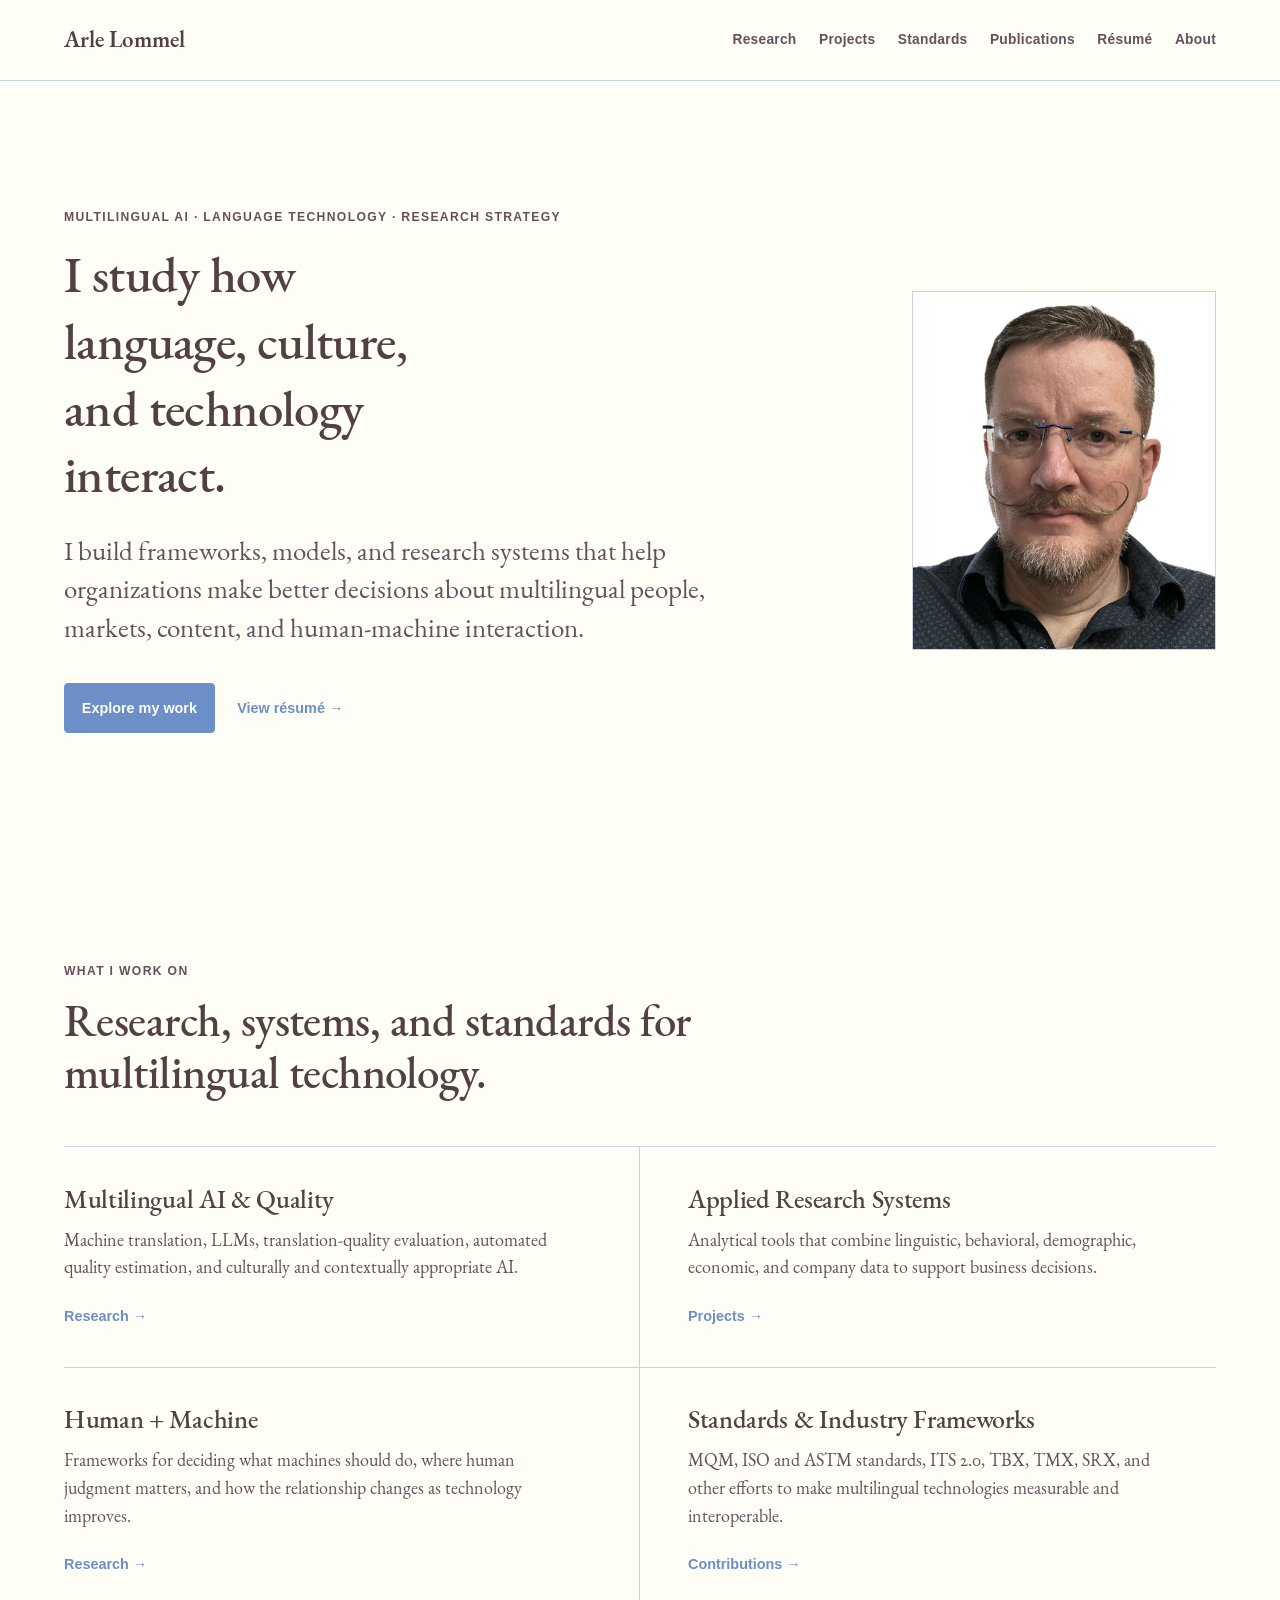
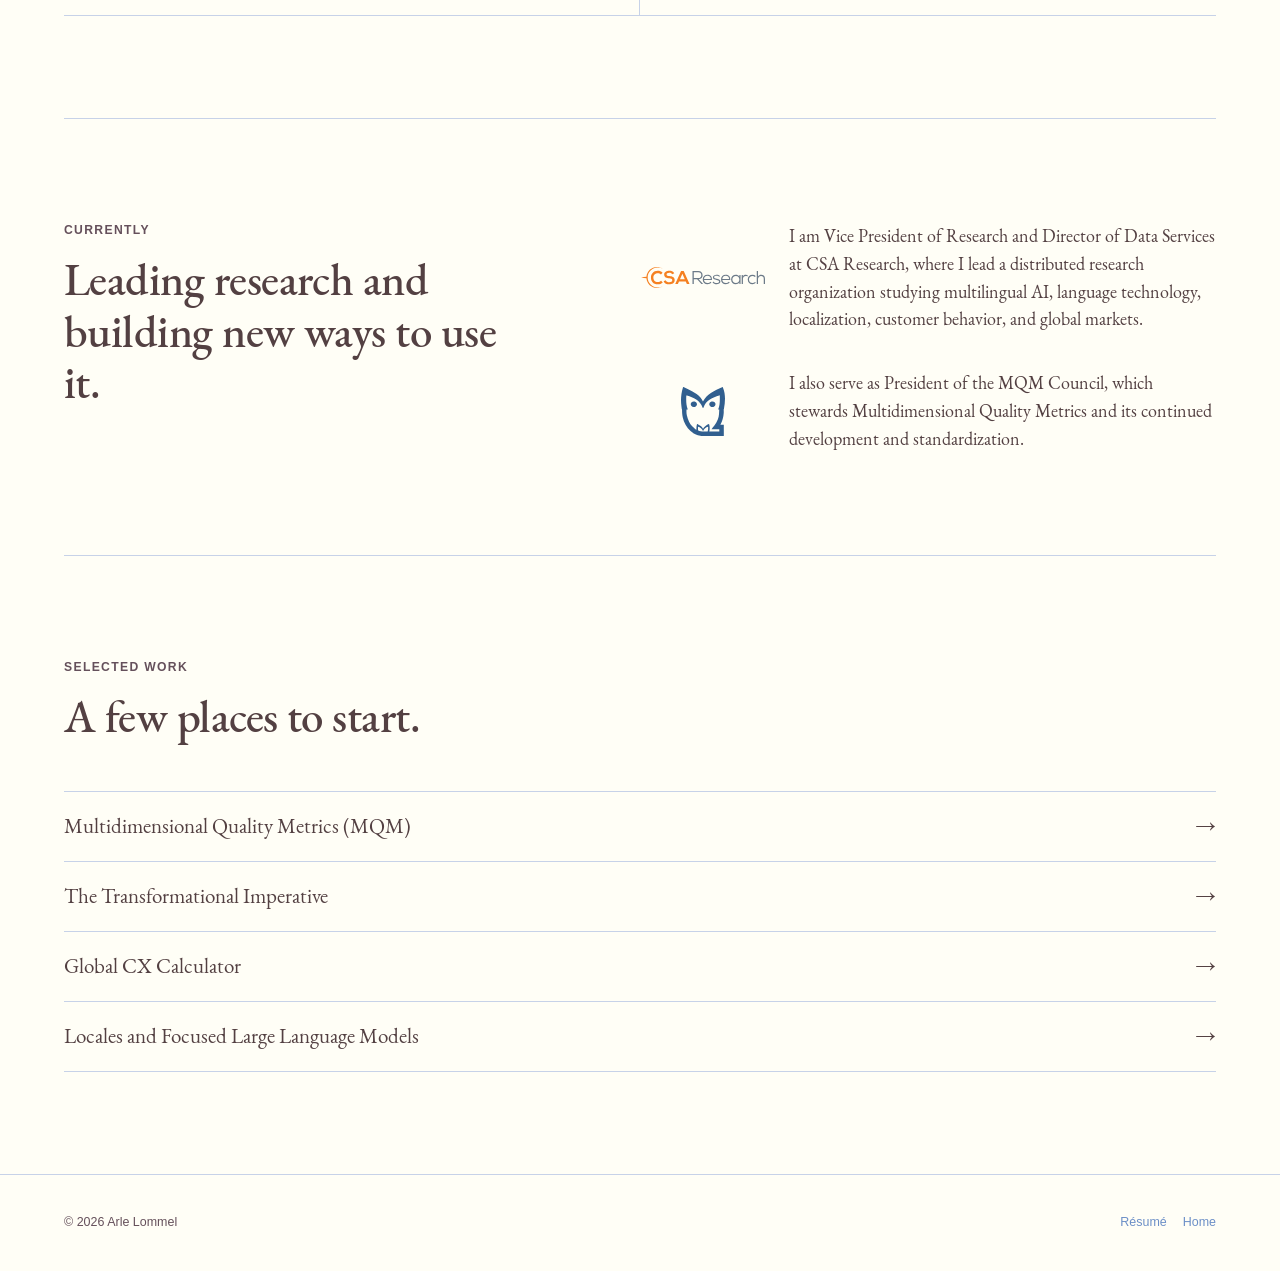
==== index.html @ e1c7900c "new fonts and updated calls" ====
<!doctype html>
<html lang="en">
<head>
	<meta charset="utf-8">
	<meta name="viewport" content="width=device-width, initial-scale=1">
	<meta name="description" content="Arle Lommel &mdash; multilingual AI, localization, language technology, and research strategy.">
	<title>Arle Lommel | Multilingual AI, Localization, and Research Strategy</title>
	<link rel="stylesheet" href="assets/css/style.css">
</head>
<body>
<div id="site-header"></div>
<main>
	<section class="hero shell">
		<div class="hero-copy">
			<p class="eyebrow">
				Multilingual AI · Language Technology · Research Strategy
			</p>
			<h1>
				I study how language, culture, and technology interact.
			</h1>
			<p class="lede">
				I build frameworks, models, and research systems that help organizations make better decisions about multilingual people, markets, content, and human-machine interaction.
			</p>
			<div class="hero-actions">
				<a class="button button-primary" href="research.html">Explore my work</a> <a class="text-link" href="/resume">View résumé <span aria-hidden="true">→</span></a>
			</div>
		</div>
		<div class="hero-image">
			<img src="assets/images/arle-headshot-small.webp" alt="Arle Lommel headshot" />
		</div>
	</section>
	<section class="section shell">
		<div class="section-heading">
			<p class="eyebrow">
				What I work on
			</p>
			<h2>
				Research, systems, and standards for multilingual technology.
			</h2>
		</div>
		<div class="work-grid">
			<article class="work-item">
				<h3>
					Multilingual AI &amp; Quality
				</h3>
				<p>
					Machine translation, LLMs, translation-quality evaluation, automated quality estimation, and culturally and contextually appropriate AI.
				</p>
				<a class="text-link" href="research.html">Research <span aria-hidden="true">→</span></a>
			</article>
			<article class="work-item">
				<h3>
					Applied Research Systems
				</h3>
				<p>
					Analytical tools that combine linguistic, behavioral, demographic, economic, and company data to support business decisions.
				</p>
				<a class="text-link" href="projects.html">Projects <span aria-hidden="true">→</span></a>
			</article>
			<article class="work-item">
				<h3>
					Human + Machine
				</h3>
				<p>
					Frameworks for deciding what machines should do, where human judgment matters, and how the relationship changes as technology improves.
				</p>
				<a class="text-link" href="research.html">Research <span aria-hidden="true">→</span></a>
			</article>
			<article class="work-item">
				<h3>
					Standards &amp; Industry Frameworks
				</h3>
				<p>
					MQM, ISO and ASTM standards, ITS 2.0, TBX, TMX, SRX, and other efforts to make multilingual technologies measurable and interoperable.
				</p>
				<a class="text-link" href="contributions.html">Contributions <span aria-hidden="true">→</span></a>
			</article>
		</div>
	</section>
	<section class="section section-rule shell">
		<div class="two-column">
			<div>
				<p class="eyebrow">
					Currently
				</p>
				<h2>
					Leading research and building new ways to use it.
				</h2>
			</div>
			<div class="prose">
				<div class="current-role">
					<div class="role-logo-wrap">
						<a href="https://csa-research.com/" aria-label="CSA Research website"> <img class="role-logo-img csa-logo" src="assets/images/CSA-logo.svg" alt=""> </a>
					</div>
					<p>
						I am Vice President of Research and Director of Data Services at CSA Research, where I lead a distributed research organization studying multilingual AI, language technology, localization, customer behavior, and global markets.
					</p>
				</div>
				<div class="current-role">
					<div class="role-logo-wrap">
						<a href="https://themqm.org/" aria-label="MQM Council website"> <img class="role-logo-img mqm-logo" src="assets/images/MQM-logo-no-text.svg" alt=""> </a>
					</div>
					<p>
						I also serve as President of the MQM Council, which stewards Multidimensional Quality Metrics and its continued development and standardization.
					</p>
				</div>
			</div>
		</div>
	</section>
	<section class="section section-rule shell">
		<div class="section-heading">
			<p class="eyebrow">
				Selected work
			</p>
			<h2>
				A few places to start.
			</h2>
		</div>
		<div class="selected-list">
			<a href="contributions.html"> <span>Multidimensional Quality Metrics (MQM)</span> <span aria-hidden="true">→</span> </a> <a href="research.html"> <span>The Transformational Imperative</span> <span aria-hidden="true">→</span> </a> <a href="projects.html"> <span>Global CX Calculator</span> <span aria-hidden="true">→</span> </a> <a href="research.html"> <span>Locales and Focused Large Language Models</span> <span aria-hidden="true">→</span> </a>
		</div>
	</section>
</main>
<div id="site-footer"></div>
<script>
	document.getElementById("year").textContent = new Date().getFullYear();
</script>
<script src="/assets/js/includes.js"></script>
</body>
</html>
---- assets/css/style.css ----
@font-face {
	font-family: "EB Garamond";
	src: url("/assets/web-fonts/eb-garamond-regular.woff") format("woff");
	font-style: normal;
	font-weight: 400;
	font-display: swap;
}

@font-face {
	font-family: "EB Garamond";
	src: url("/assets/web-fonts/eb-garamond-italic.woff") format("woff");
	font-style: italic;
	font-weight: 400;
	font-display: swap;
}

@font-face {
	font-family: "EB Garamond";
	src: url("/assets/web-fonts/eb-garamond-medium.woff") format("woff");
	font-style: normal;
	font-weight: 500;
	font-display: swap;
}

@font-face {
	font-family: "EB Garamond";
	src: url("/assets/web-fonts/eb-garamond-medium-italic.woff") format("woff");
	font-style: italic;
	font-weight: 500;
	font-display: swap;
}

@font-face {
	font-family: "EB Garamond";
	src: url("/assets/web-fonts/eb-garamond-semibold.woff") format("woff");
	font-style: normal;
	font-weight: 600;
	font-display: swap;
}

@font-face {
	font-family: "EB Garamond";
	src: url("/assets/web-fonts/eb-garamond-semibold-italic.woff") format("woff");
	font-style: italic;
	font-weight: 600;
	font-display: swap;
}

@font-face {
	font-family: "EB Garamond";
	src: url("/assets/web-fonts/eb-garamond-bold.woff") format("woff");
	font-style: normal;
	font-weight: 700;
	font-display: swap;
}

@font-face {
	font-family: "EB Garamond";
	src: url("/assets/web-fonts/eb-garamond-bold-italic.woff") format("woff");
	font-style: italic;
	font-weight: 700;
	font-display: swap;
}

@font-face {
	font-family: "EB Garamond";
	src: url("/assets/web-fonts/eb-garamond-extrabold.woff") format("woff");
	font-style: normal;
	font-weight: 800;
	font-display: swap;
}

@font-face {
	font-family: "EB Garamond";
	src: url("/assets/web-fonts/eb-garamond-extrabold-italic.woff") format("woff");
	font-style: italic;
	font-weight: 800;
	font-display: swap;
}

:root {
	/* Design tokens: change these to alter the site's global visual system. */
	--background: #fffef6;
	--text-primary: #534042;
	--text-secondary: #65505b;
	--accent: #6c8fc7;
	--rule: #c7d2e8;

	/* Reusable borders. */
	--rule-standard: 1px solid var(--rule);
	--imgframe: var(--rule-standard);

	/* Type families. */
	--serif: "EB Garamond", Garamond, "Times New Roman", serif;
	--sans: -apple-system, BlinkMacSystemFont, "Segoe UI", Helvetica, Arial, sans-serif;

	/* Layout widths. */
	--shell: 72rem;	 /* Maximum width of main page content. */
	--measure: 44rem; /* Comfortable maximum width for long prose. */

	/* Small UI geometry. */
	--radius: 0.25rem;
}

/* --------------------------------------------------------------------------
	 Global reset and document defaults
	 -------------------------------------------------------------------------- */

*,
*::before,
*::after {
	box-sizing: border-box;
}

html {
	scroll-behavior: smooth;
}

body {
	margin: 0;
	background: var(--background);
	color: var(--text-primary);
	font-family: var(--serif);
	font-size: 1.125rem;
	line-height: 1.55;
	text-rendering: optimizeLegibility;
	-webkit-font-smoothing: antialiased;
	font-kerning: normal;
	font-variant-numeric: oldstyle-nums proportional-nums;
	font-feature-settings: "liga" 1, "kern" 1, "onum" 1, "pnum" 1;
}

img {
	max-width: 100%;
	height: auto;
	display: block;
}

a {
	color: var(--accent);
	text-decoration-thickness: 0.07em;
	text-underline-offset: 0.15em;
}

a:hover,
a:focus-visible {
	text-decoration-thickness: 0.11em;
}

/* Main centered content container used throughout the site. */
.shell {
	width: min(calc(100% - 2.5rem), var(--shell));
	margin-inline: auto;
}

/* --------------------------------------------------------------------------
	 Header and navigation
	 -------------------------------------------------------------------------- */

.site-header {
	border-bottom: var(--rule-standard);
}

.nav-wrap {
	min-height: 5rem;
	display: flex;
	align-items: center;
	justify-content: space-between;
	gap: 2rem;
}

.site-name {
	color: var(--text-primary);
	font-size: 1.45rem;
	font-weight: 600;
	text-decoration: none;
}

.site-nav {
	display: flex;
	flex-wrap: wrap;
	gap: 1.4rem;
	font-family: var(--sans);
	font-size: 0.86rem;
	font-weight: 600;
	letter-spacing: 0.02em;
}

.site-nav a {
	color: var(--text-secondary);
	text-decoration: none;
}

.site-nav a:hover,
.site-nav a:focus-visible {
	color: var(--accent);
}

/* --------------------------------------------------------------------------
	 Hero
	 -------------------------------------------------------------------------- */

.hero {
	display: grid;
	grid-template-columns: minmax(0, 1.8fr) minmax(14rem, 0.8fr);
	gap: clamp(3rem, 8vw, 7rem);
	align-items: center;
	padding-block: clamp(5rem, 10vw, 9rem);
}

.hero-copy {
	max-width: 49rem;
}

/* Small uppercase labels use the sans-serif companion face. */
.eyebrow {
	margin: 0 0 1rem;
	color: var(--text-secondary);
	font-family: var(--sans);
	font-size: 0.76rem;
	font-weight: 700;
	letter-spacing: 0.11em;
	line-height: 1.35;
	text-transform: uppercase;
}

h1,
h2,
h3 {
	margin-top: 0;
	color: var(--text-primary);
	font-family: var(--serif);
	font-weight: 500;
	letter-spacing: -0.012em;
}

/*
	Main display heading.
	clamp(minimum, fluid viewport size, maximum) keeps it responsive.
	The 1.3 line-height is intentional for EB Garamond's tall ascenders and descenders.
*/
h1 {
	max-width: 16ch;
	margin-bottom: 1.5rem;
	font-size: clamp(2rem, 4vw, 4rem);
	line-height: 1.3;
}

h2 {
	margin-bottom: 1.25rem;
	font-size: clamp(2rem, 3.5vw, 3.2rem);
	line-height: 1.15;
}

h3 {
	margin-bottom: 0.7rem;
	font-size: 1.65rem;
	line-height: 1.2;
}

.lede {
	max-width: 42rem;
	margin: 0;
	color: var(--text-secondary);
	font-size: clamp(1.3rem, 2.2vw, 1.7rem);
	line-height: 1.42;
}

.hero-actions {
	display: flex;
	align-items: center;
	gap: 1.4rem;
	margin-top: 2.2rem;
	font-family: var(--sans);
	font-size: 0.9rem;
	font-weight: 650;
}

.button {
	display: inline-block;
	padding: 0.8rem 1.05rem;
	border: 1px solid var(--accent);
	border-radius: var(--radius);
	text-decoration: none;
}

.button-primary {
	background: var(--accent);
	color: var(--background);
}

.button-primary:hover,
.button-primary:focus-visible {
	opacity: 0.9;
}

.text-link {
	font-family: var(--sans);
	font-size: 0.9rem;
	font-weight: 650;
	text-decoration: none;
}

/* Portrait treatment: deliberately simple, with only a fine rule. */
.hero-image {
	justify-self: end;
	width: min(100%, 19rem);
}

.hero-image img {
	width: 100%;
	height: auto;
	display: block;
	border: var(--imgframe);
}

/* Temporary image placeholder. */
.image-placeholder {
	aspect-ratio: 4 / 5;
	display: grid;
	place-items: center;
	border: var(--rule-standard);
	color: var(--text-secondary);
	font-family: var(--sans);
	font-size: 0.8rem;
	letter-spacing: 0.08em;
	text-transform: uppercase;
}

/* --------------------------------------------------------------------------
	 General sections
	 -------------------------------------------------------------------------- */

.section {
	padding-block: clamp(4rem, 8vw, 7rem);
}

.section-rule {
	border-top: var(--rule-standard);
}

.section-heading {
	max-width: 48rem;
	margin-bottom: 3rem;
}

/* --------------------------------------------------------------------------
	 "What I work on" grid
	 -------------------------------------------------------------------------- */

.work-grid {
	display: grid;
	grid-template-columns: repeat(2, minmax(0, 1fr));
	border-top: var(--rule-standard);
}

.work-item {
	padding: 2.2rem 2.2rem 2.4rem 0;
	border-bottom: var(--rule-standard);
}

.work-item:nth-child(odd) {
	padding-right: 3rem;
	border-right: var(--rule-standard);
}

.work-item:nth-child(even) {
	padding-left: 3rem;
}

.work-item p {
	max-width: 31rem;
	margin: 0 0 1.2rem;
	color: var(--text-secondary);
}

/* --------------------------------------------------------------------------
	 Two-column content sections
	 -------------------------------------------------------------------------- */

.two-column {
	display: grid;
	grid-template-columns: minmax(0, 0.9fr) minmax(0, 1.1fr);
	gap: clamp(3rem, 8vw, 7rem);
}

.prose {
	max-width: var(--measure);
}

.prose p {
	margin-top: 0;
}

.prose p + p {
	margin-top: 1.15rem;
}

/* --------------------------------------------------------------------------
	 Current-role logos
	 -------------------------------------------------------------------------- */

/*
	Both roles share a fixed-width logo column so their text aligns.
	Individual logos are sized independently for optical balance.
*/
.current-role {
	display: grid;
	grid-template-columns: 8rem 1fr;
	column-gap: 1.4rem;
	align-items: center;
}

.current-role + .current-role {
	margin-top: 2.25rem;
}

.current-role p {
	margin: 0;
}

/* Centers each differently proportioned logo within the shared column. */
.role-logo-wrap {
	width: 8rem;
	display: flex;
	justify-content: center;
	align-items: center;
}

.role-logo-wrap a {
	display: block;
}

/* Do NOT set a generic width here. */
.role-logo-img {
	display: block;
	height: auto;
}

/* Wide, low-mass CSA mark needs considerably more width. */
.role-logo-img.csa-logo {
	width: 7.75rem;
	max-width: 7.75rem;
}

/* Dense MQM owl needs substantially less width. */
.role-logo-img.mqm-logo {
	width: 2.75rem;
	max-width: 2.75rem;
}

/* --------------------------------------------------------------------------
	 Selected-work list
	 -------------------------------------------------------------------------- */

.selected-list {
	border-top: var(--rule-standard);
}

.selected-list a {
	display: flex;
	justify-content: space-between;
	gap: 2rem;
	padding: 1.15rem 0;
	border-bottom: var(--rule-standard);
	color: var(--text-primary);
	font-size: 1.3rem;
	text-decoration: none;
}

.selected-list a:hover,
.selected-list a:focus-visible {
	color: var(--accent);
}

/* --------------------------------------------------------------------------
	 Footer
	 -------------------------------------------------------------------------- */

.site-footer {
	border-top: var(--rule-standard);
}

.footer-wrap {
	min-height: 6rem;
	display: flex;
	justify-content: space-between;
	align-items: center;
	gap: 2rem;
	color: var(--text-secondary);
	font-family: var(--sans);
	font-size: 0.78rem;
}

.footer-wrap p {
	margin: 0;
}

.footer-links {
	display: flex;
	flex-wrap: wrap;
	gap: 1rem;
}

.footer-links a {
	text-decoration: none;
}

/* --------------------------------------------------------------------------
	 Responsive layout
	 -------------------------------------------------------------------------- */

/* Tablet / narrow desktop: stack major multi-column layouts. */
@media (max-width: 800px) {
	.nav-wrap {
		padding-block: 1.25rem;
		align-items: flex-start;
		flex-direction: column;
		gap: 0.8rem;
	}

	.site-nav {
		gap: 0.8rem 1.1rem;
	}

	.hero {
		grid-template-columns: 1fr;
		padding-block: 4rem;
	}

	.hero-image {
		justify-self: start;
		width: min(70vw, 17rem);
	}

	.work-grid,
	.two-column {
		grid-template-columns: 1fr;
	}

	.work-item,
	.work-item:nth-child(odd),
	.work-item:nth-child(even) {
		padding: 1.8rem 0 2rem;
		border-right: 0;
	}

	.footer-wrap {
		padding-block: 1.5rem;
		align-items: flex-start;
		flex-direction: column;
		gap: 0.8rem;
	}
}

/* Phone: reduce base type and page gutters. */
@media (max-width: 520px) {
	body {
		font-size: 1.04rem;
	}

	.shell {
		width: min(calc(100% - 1.5rem), var(--shell));
	}

	.hero-actions {
		align-items: flex-start;
		flex-direction: column;
	}

	.selected-list a {
		font-size: 1.15rem;
	}
}

/* Styling for navigation marking */
.site-nav a {
	position: relative;
}

.site-nav a.active::after,
.site-nav a[aria-current="page"]::after {
	content: "";
	position: absolute;
	left: 0;
	right: 0;
	bottom: -0.35rem;
	height: 1px;
	background: var(--accent);
}
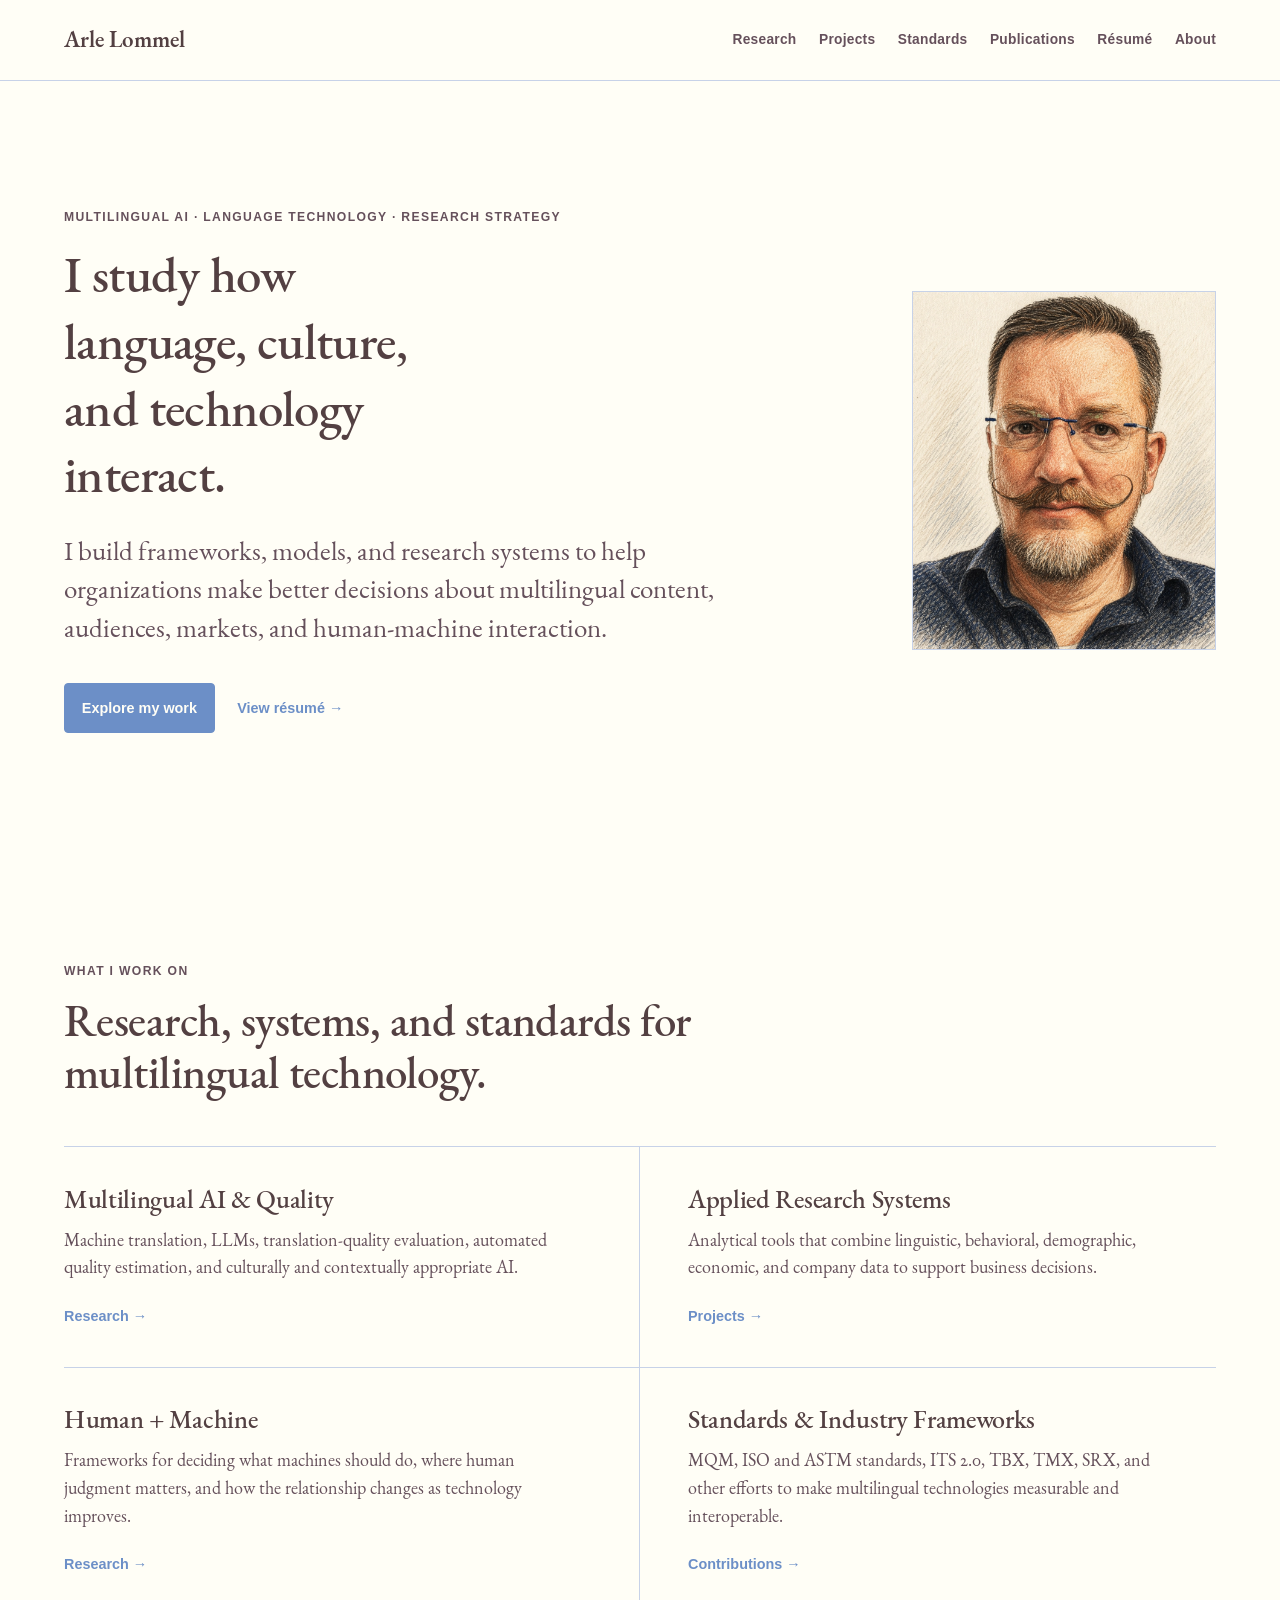
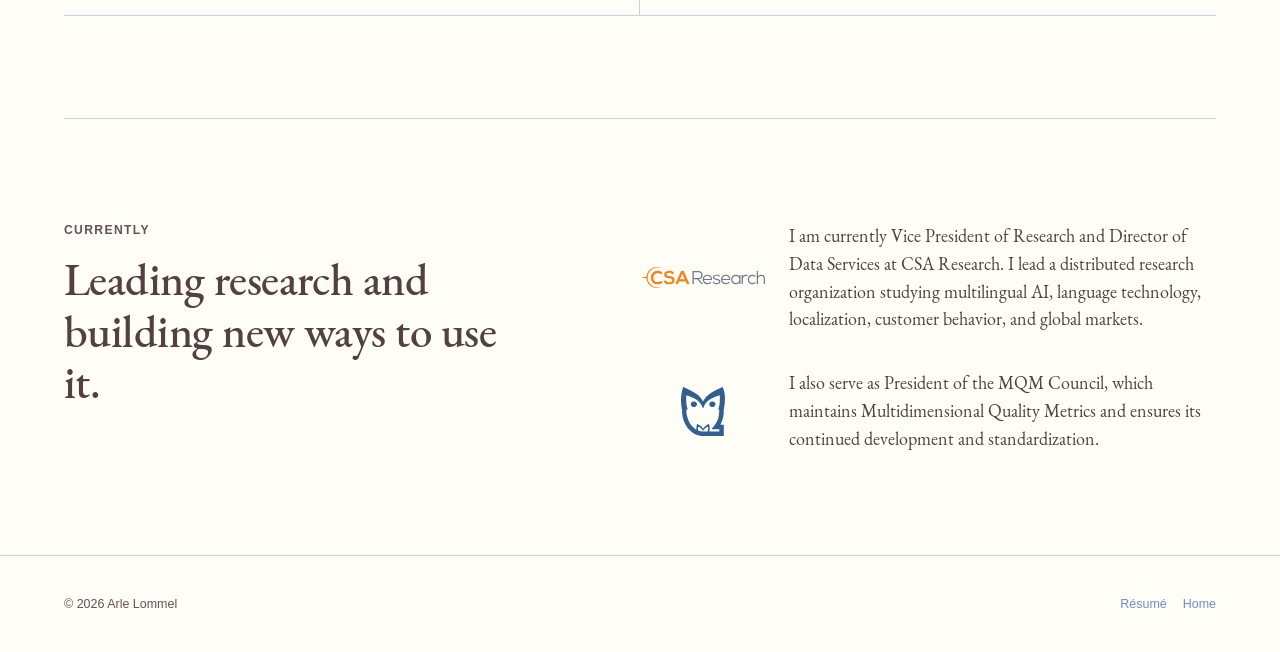
==== commit 30fd482c: "Improved publications page and some style and javascript renaming around the publication page." ====
--- a/index.html
+++ b/index.html
@@ -19,14 +19,14 @@
 				I study how language, culture, and technology interact.
 			</h1>
 			<p class="lede">
-				I build frameworks, models, and research systems that help organizations make better decisions about multilingual people, markets, content, and human-machine interaction.
+				I build frameworks, models, and research systems to help organizations make better decisions about multilingual content, audiences, markets, and human-machine interaction.
 			</p>
 			<div class="hero-actions">
 				<a class="button button-primary" href="research.html">Explore my work</a> <a class="text-link" href="/resume">View résumé <span aria-hidden="true">→</span></a>
 			</div>
 		</div>
 		<div class="hero-image">
-			<img src="assets/images/arle-headshot-small.webp" alt="Arle Lommel headshot" />
+			<img src="/assets/images/arle-pencil.webp" alt="Arle Lommel headshot" />
 		</div>
 	</section>
 	<section class="section shell">
@@ -93,7 +93,7 @@
 						<a href="https://csa-research.com/" aria-label="CSA Research website"> <img class="role-logo-img csa-logo" src="assets/images/CSA-logo.svg" alt=""> </a>
 					</div>
 					<p>
-						I am Vice President of Research and Director of Data Services at CSA Research, where I lead a distributed research organization studying multilingual AI, language technology, localization, customer behavior, and global markets.
+						I am currently Vice President of Research and Director of Data Services at CSA Research. I lead a distributed research organization studying multilingual AI, language technology, localization, customer behavior, and global markets.
 					</p>
 				</div>
 				<div class="current-role">
@@ -101,13 +101,13 @@
 						<a href="https://themqm.org/" aria-label="MQM Council website"> <img class="role-logo-img mqm-logo" src="assets/images/MQM-logo-no-text.svg" alt=""> </a>
 					</div>
 					<p>
-						I also serve as President of the MQM Council, which stewards Multidimensional Quality Metrics and its continued development and standardization.
+						I also serve as President of the MQM Council, which maintains Multidimensional Quality Metrics and ensures its continued development and standardization.
 					</p>
 				</div>
 			</div>
 		</div>
 	</section>
-	<section class="section section-rule shell">
+<!--	<section class="section section-rule shell">
 		<div class="section-heading">
 			<p class="eyebrow">
 				Selected work
@@ -119,7 +119,7 @@
 		<div class="selected-list">
 			<a href="contributions.html"> <span>Multidimensional Quality Metrics (MQM)</span> <span aria-hidden="true">→</span> </a> <a href="research.html"> <span>The Transformational Imperative</span> <span aria-hidden="true">→</span> </a> <a href="projects.html"> <span>Global CX Calculator</span> <span aria-hidden="true">→</span> </a> <a href="research.html"> <span>Locales and Focused Large Language Models</span> <span aria-hidden="true">→</span> </a>
 		</div>
-	</section>
+	</section>-->
 </main>
 <div id="site-footer"></div>
 <script>
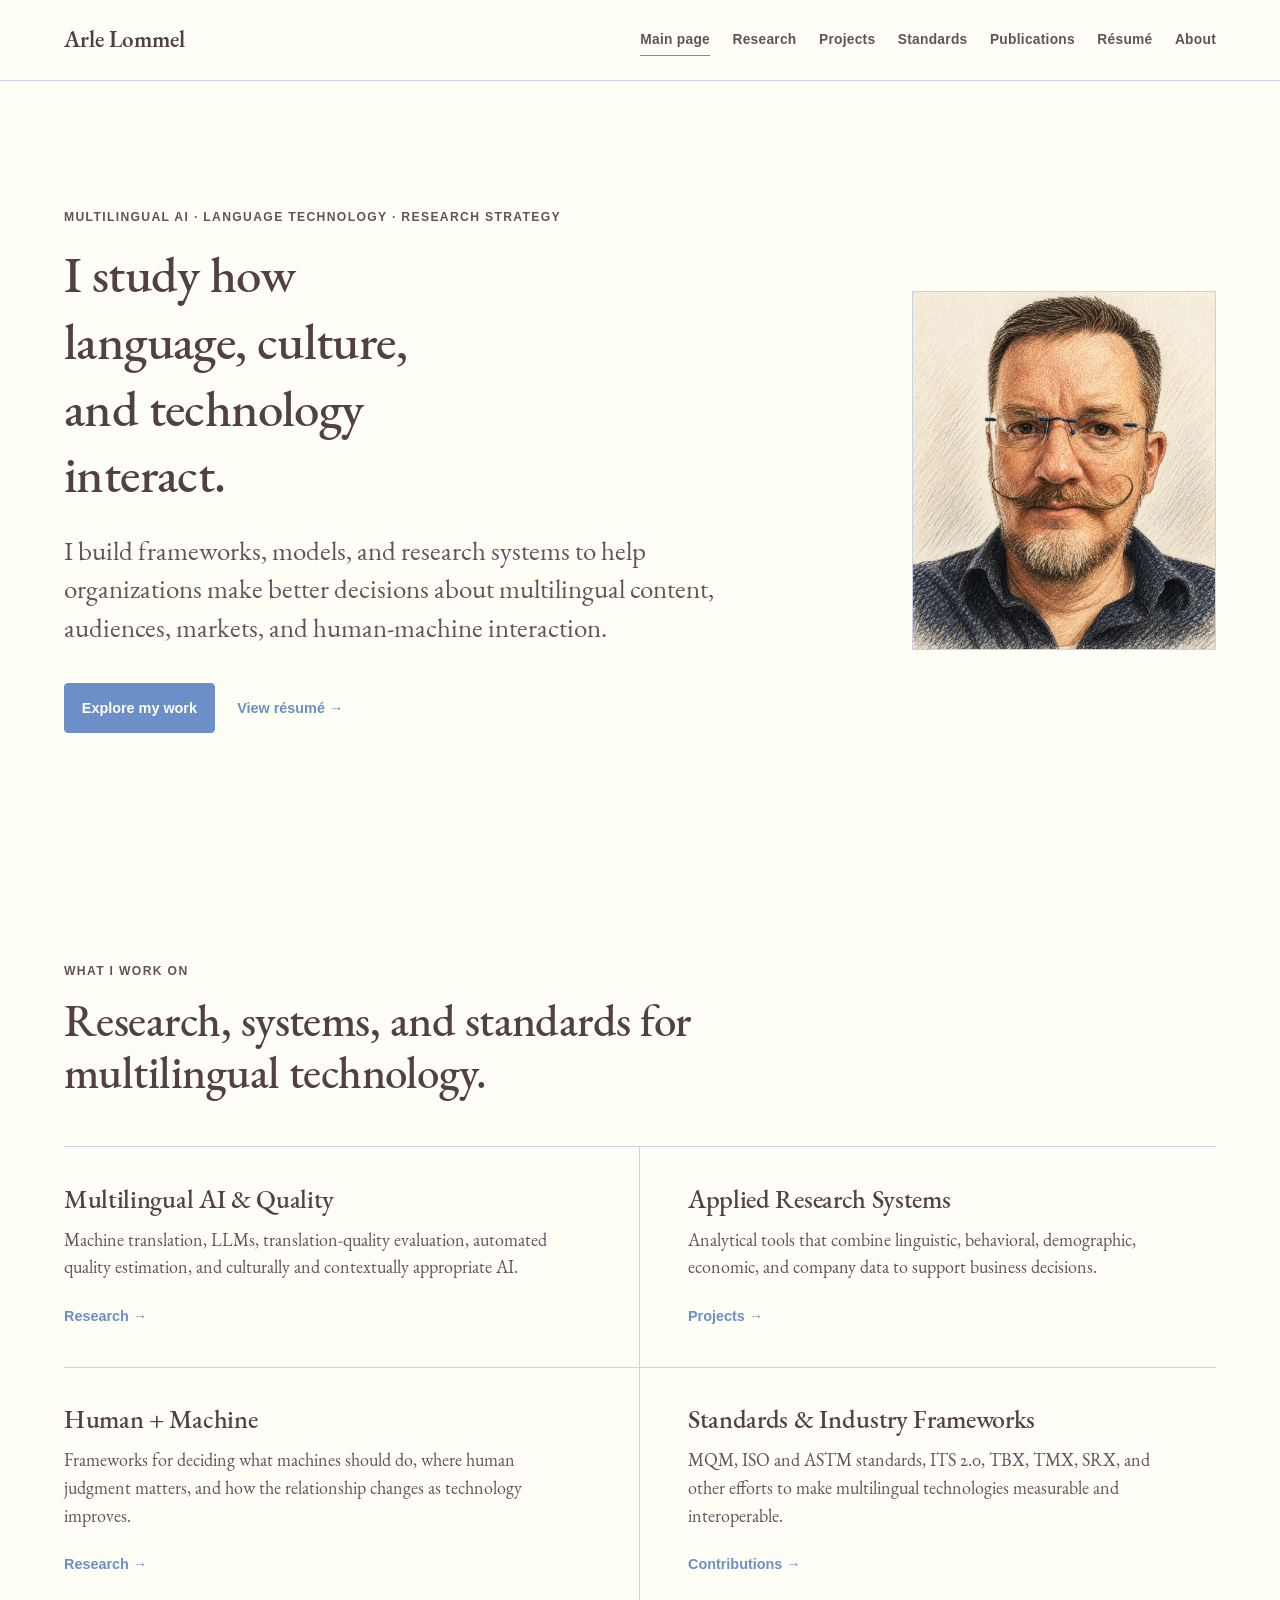
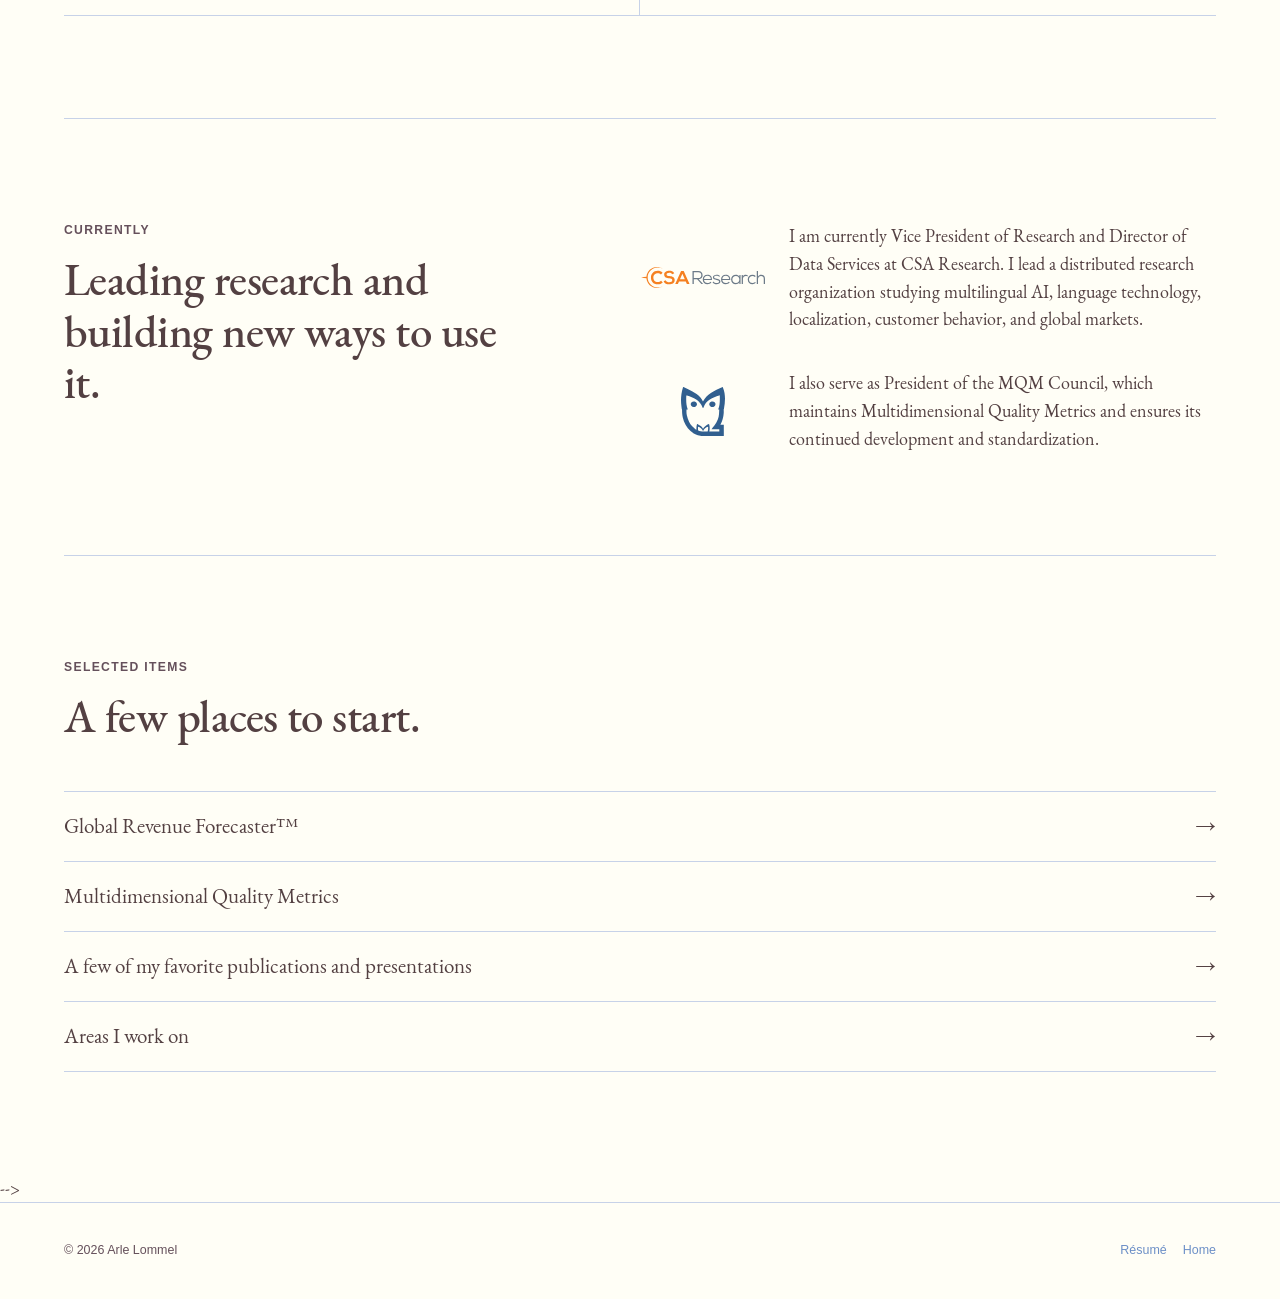
==== commit ae2d3082: "more fixes" ====
--- a/index.html
+++ b/index.html
@@ -107,24 +107,24 @@
 			</div>
 		</div>
 	</section>
-<!--	<section class="section section-rule shell">
+	<section class="section section-rule shell">
 		<div class="section-heading">
 			<p class="eyebrow">
-				Selected work
+				Selected items
 			</p>
 			<h2>
 				A few places to start.
 			</h2>
 		</div>
 		<div class="selected-list">
-			<a href="contributions.html"> <span>Multidimensional Quality Metrics (MQM)</span> <span aria-hidden="true">→</span> </a> <a href="research.html"> <span>The Transformational Imperative</span> <span aria-hidden="true">→</span> </a> <a href="projects.html"> <span>Global CX Calculator</span> <span aria-hidden="true">→</span> </a> <a href="research.html"> <span>Locales and Focused Large Language Models</span> <span aria-hidden="true">→</span> </a>
+			<a href="projects"> <span>Global Revenue Forecaster™</span> <span aria-hidden="true">→</span> </a>
+			<a href="standards.html"> <span>Multidimensional Quality Metrics</span> <span aria-hidden="true">→</span> </a>
+			<a href="publications.html"> <span>A few of my favorite publications and presentations</span> <span aria-hidden="true">→</span> </a>
+			<a href="research.html"> <span>Areas I work on</span> <span aria-hidden="true">→</span> </a>
 		</div>
 	</section>-->
 </main>
 <div id="site-footer"></div>
-<script>
-	document.getElementById("year").textContent = new Date().getFullYear();
-</script>
 <script src="/assets/js/includes.js"></script>
 </body>
 </html>
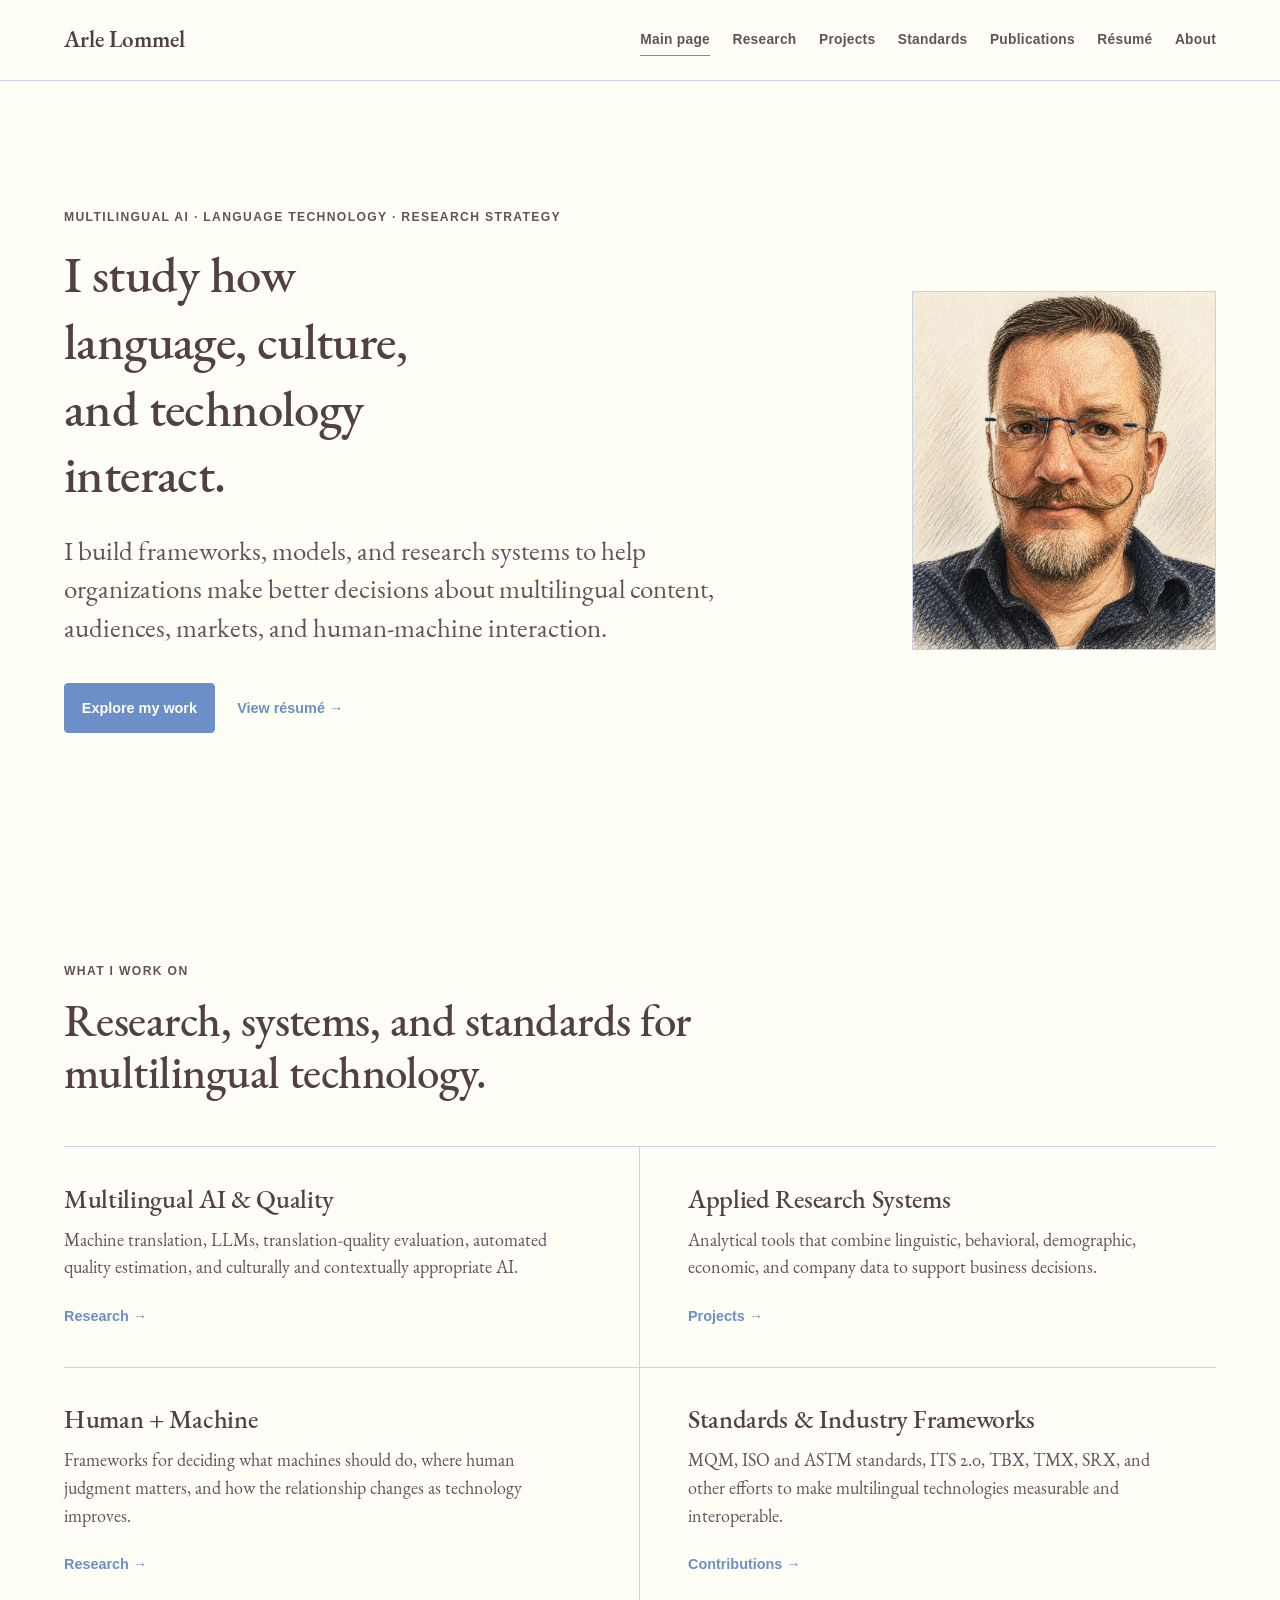
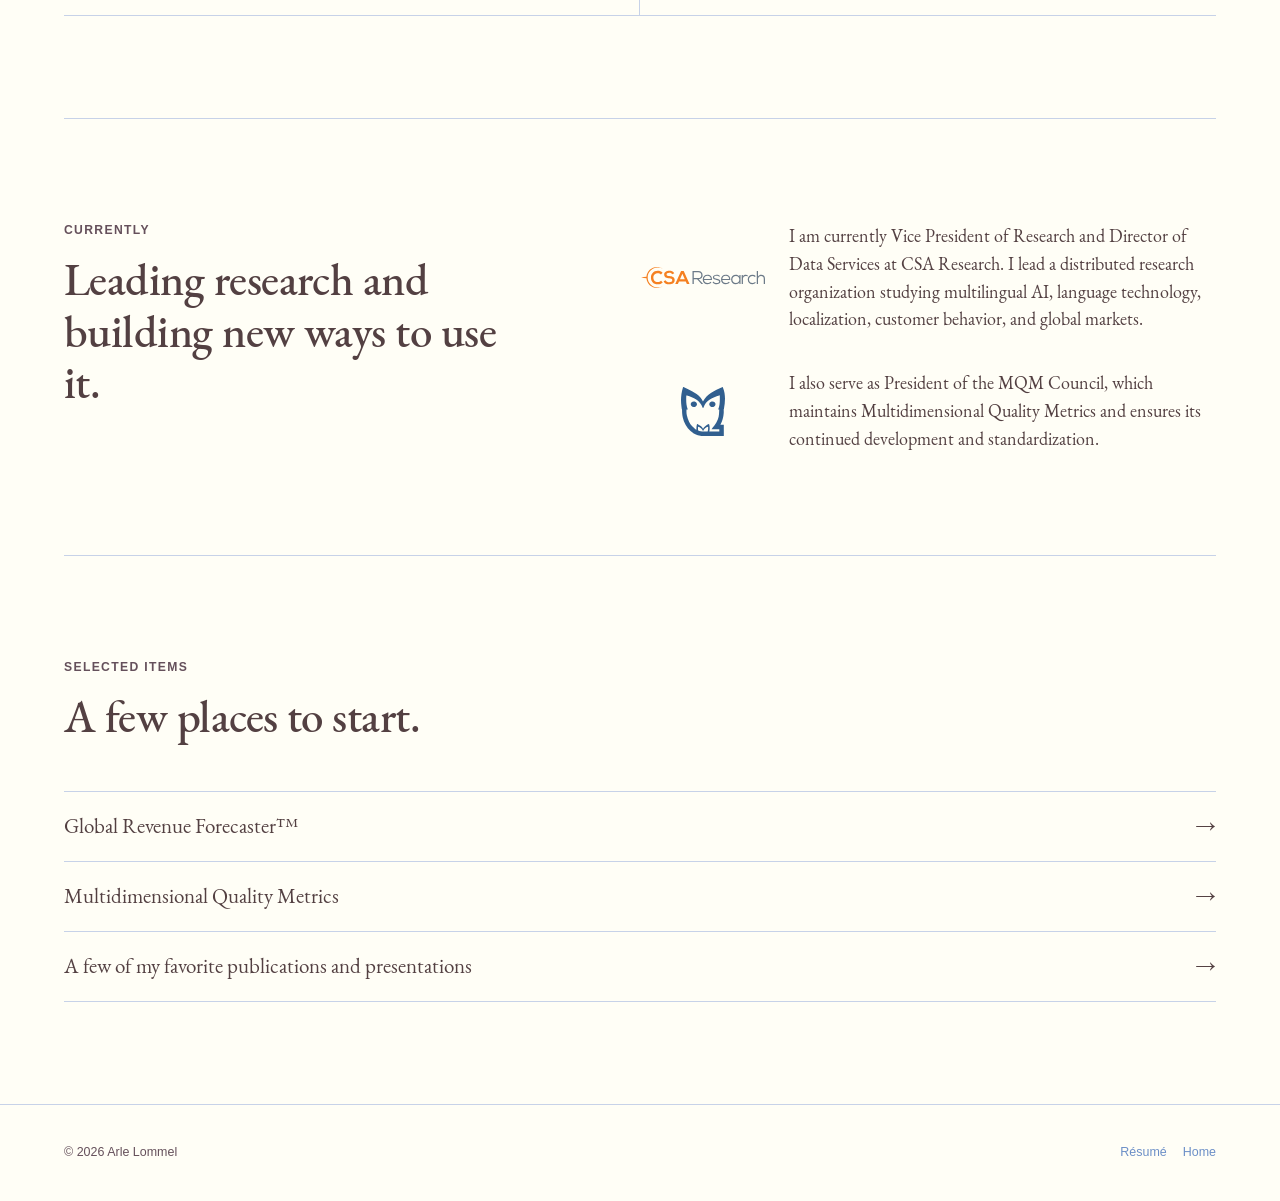
==== commit edf26688: "fixes to main index" ====
--- a/index.html
+++ b/index.html
@@ -73,7 +73,7 @@
 				<p>
 					MQM, ISO and ASTM standards, ITS 2.0, TBX, TMX, SRX, and other efforts to make multilingual technologies measurable and interoperable.
 				</p>
-				<a class="text-link" href="contributions.html">Contributions <span aria-hidden="true">→</span></a>
+				<a class="text-link" href="standards/">Contributions <span aria-hidden="true">→</span></a>
 			</article>
 		</div>
 	</section>
@@ -120,9 +120,8 @@
 			<a href="projects"> <span>Global Revenue Forecaster™</span> <span aria-hidden="true">→</span> </a>
 			<a href="standards.html"> <span>Multidimensional Quality Metrics</span> <span aria-hidden="true">→</span> </a>
 			<a href="publications.html"> <span>A few of my favorite publications and presentations</span> <span aria-hidden="true">→</span> </a>
-			<a href="research.html"> <span>Areas I work on</span> <span aria-hidden="true">→</span> </a>
 		</div>
-	</section>-->
+	</section>
 </main>
 <div id="site-footer"></div>
 <script src="/assets/js/includes.js"></script>
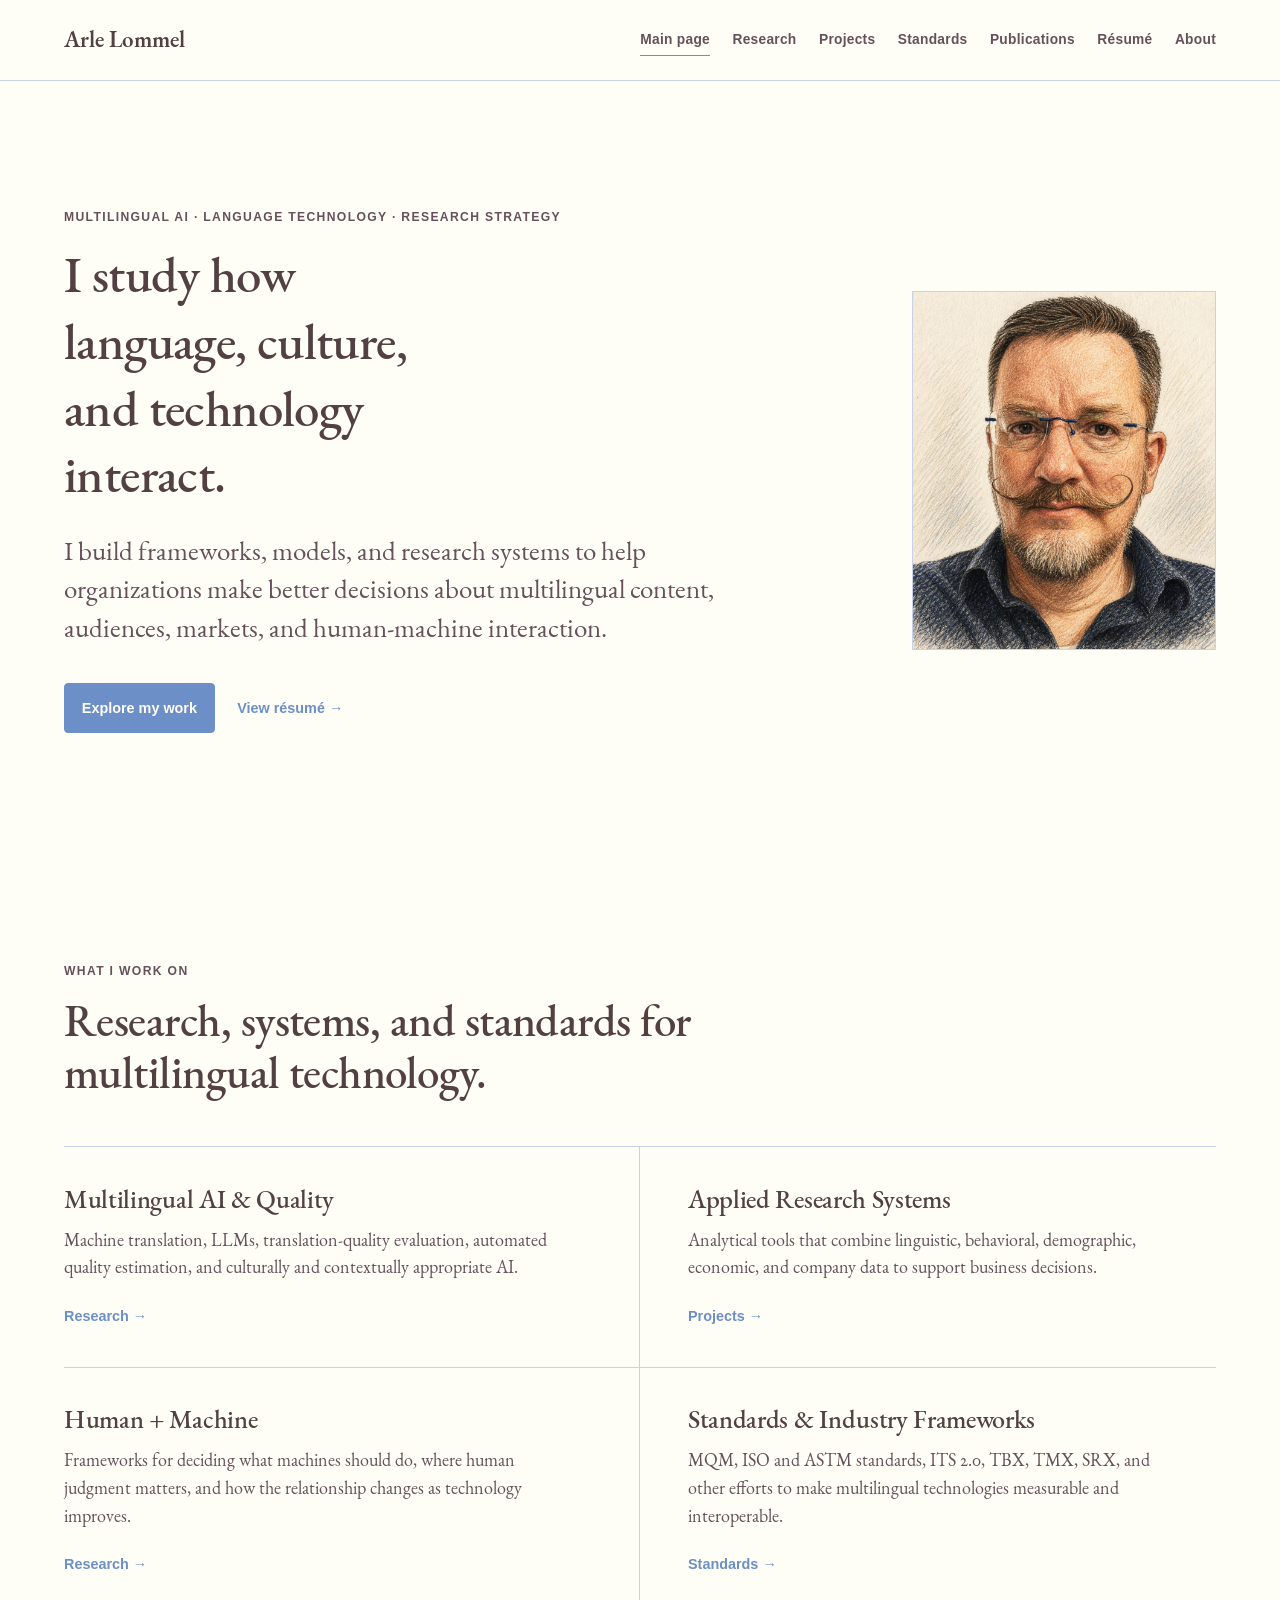
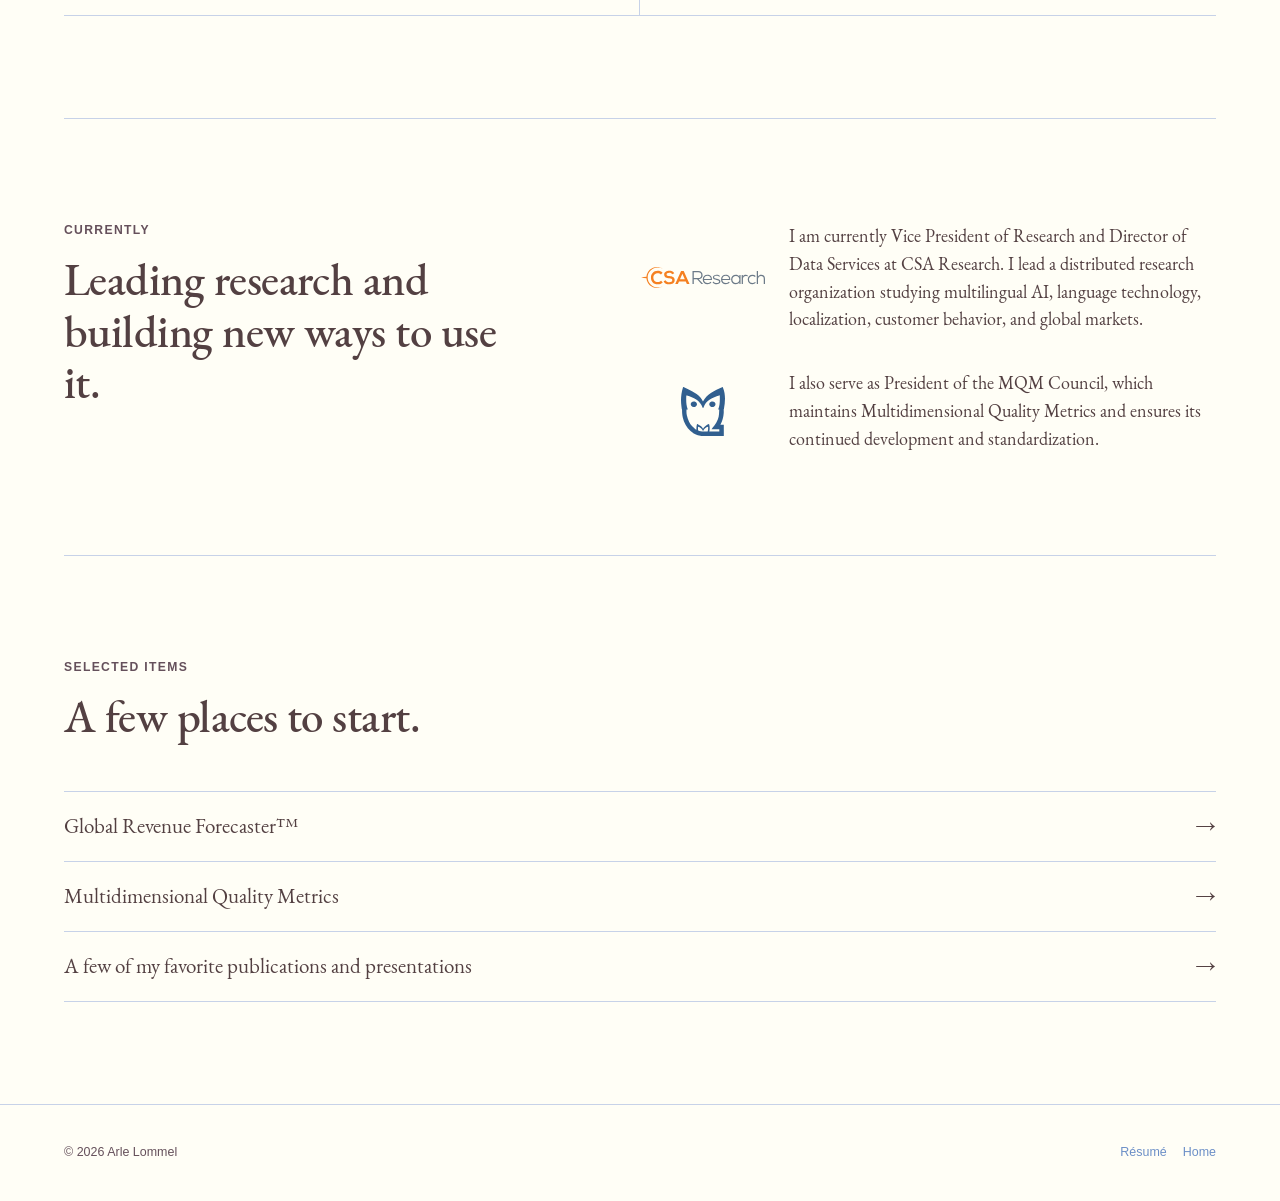
==== commit 0afa7002: "didn't catch it all." ====
--- a/index.html
+++ b/index.html
@@ -73,7 +73,7 @@
 				<p>
 					MQM, ISO and ASTM standards, ITS 2.0, TBX, TMX, SRX, and other efforts to make multilingual technologies measurable and interoperable.
 				</p>
-				<a class="text-link" href="standards/">Contributions <span aria-hidden="true">→</span></a>
+				<a class="text-link" href="standards/">Standards <span aria-hidden="true">→</span></a>
 			</article>
 		</div>
 	</section>
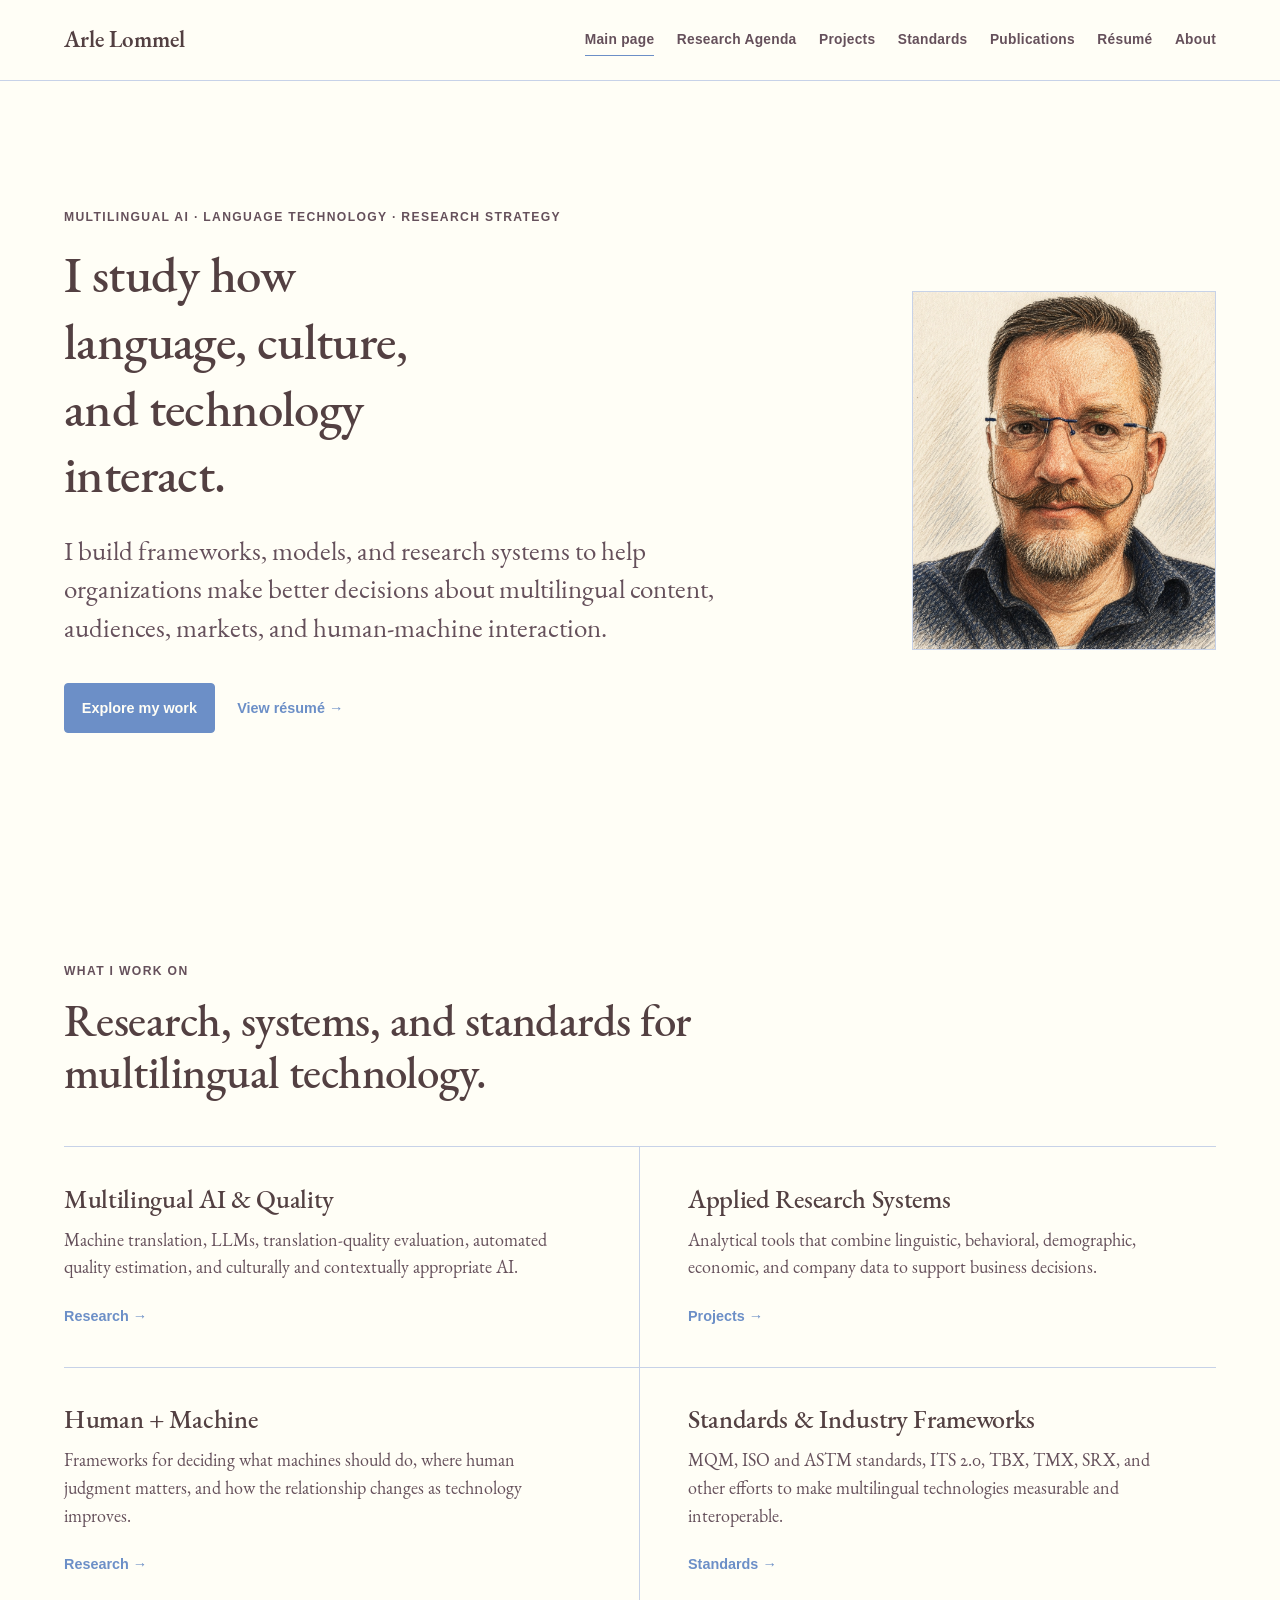
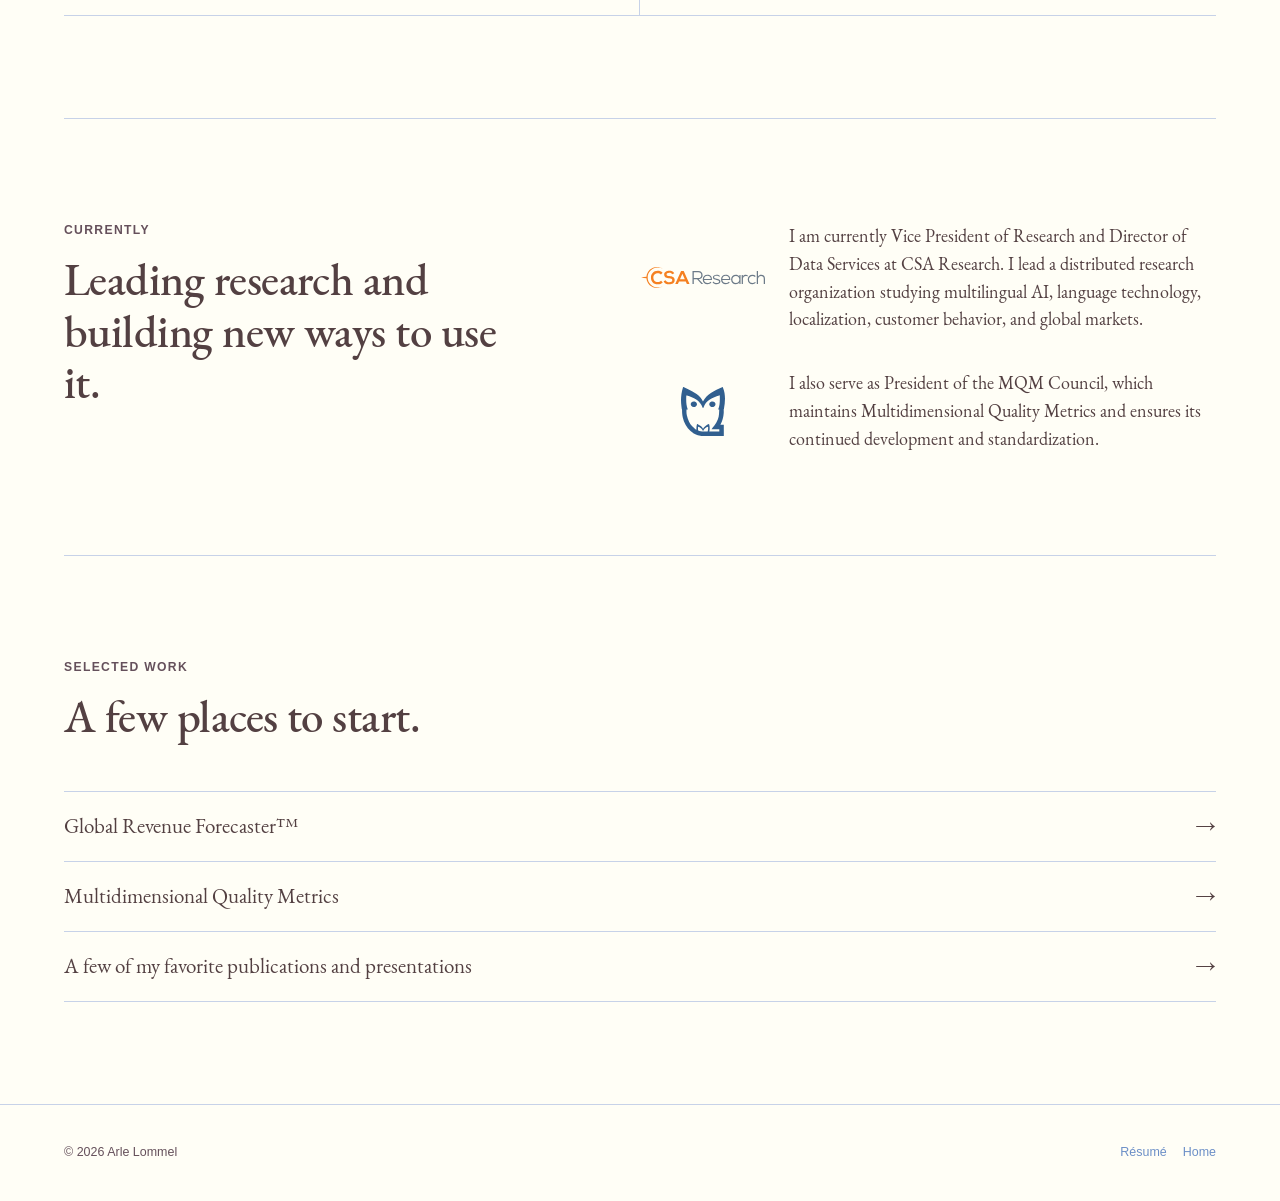
==== commit 856bc50d: "More typos" ====
--- a/index.html
+++ b/index.html
@@ -22,7 +22,7 @@
 				I build frameworks, models, and research systems to help organizations make better decisions about multilingual content, audiences, markets, and human-machine interaction.
 			</p>
 			<div class="hero-actions">
-				<a class="button button-primary" href="research.html">Explore my work</a> <a class="text-link" href="/resume">View résumé <span aria-hidden="true">→</span></a>
+				<a class="button button-primary" href="/research">Explore my work</a> <a class="text-link" href="/resume">View résumé <span aria-hidden="true">→</span></a>
 			</div>
 		</div>
 		<div class="hero-image">
@@ -46,7 +46,7 @@
 				<p>
 					Machine translation, LLMs, translation-quality evaluation, automated quality estimation, and culturally and contextually appropriate AI.
 				</p>
-				<a class="text-link" href="research.html">Research <span aria-hidden="true">→</span></a>
+				<a class="text-link" href="/research">Research <span aria-hidden="true">→</span></a>
 			</article>
 			<article class="work-item">
 				<h3>
@@ -55,7 +55,7 @@
 				<p>
 					Analytical tools that combine linguistic, behavioral, demographic, economic, and company data to support business decisions.
 				</p>
-				<a class="text-link" href="projects.html">Projects <span aria-hidden="true">→</span></a>
+				<a class="text-link" href="/projects">Projects <span aria-hidden="true">→</span></a>
 			</article>
 			<article class="work-item">
 				<h3>
@@ -64,7 +64,7 @@
 				<p>
 					Frameworks for deciding what machines should do, where human judgment matters, and how the relationship changes as technology improves.
 				</p>
-				<a class="text-link" href="research.html">Research <span aria-hidden="true">→</span></a>
+				<a class="text-link" href="/research">Research <span aria-hidden="true">→</span></a>
 			</article>
 			<article class="work-item">
 				<h3>
@@ -110,16 +110,16 @@
 	<section class="section section-rule shell">
 		<div class="section-heading">
 			<p class="eyebrow">
-				Selected items
+				Selected work
 			</p>
 			<h2>
 				A few places to start.
 			</h2>
 		</div>
 		<div class="selected-list">
-			<a href="projects"> <span>Global Revenue Forecaster™</span> <span aria-hidden="true">→</span> </a>
-			<a href="standards.html"> <span>Multidimensional Quality Metrics</span> <span aria-hidden="true">→</span> </a>
-			<a href="publications.html"> <span>A few of my favorite publications and presentations</span> <span aria-hidden="true">→</span> </a>
+			<a href="/projects"> <span>Global Revenue Forecaster™</span> <span aria-hidden="true">→</span> </a>
+			<a href="/standards"> <span>Multidimensional Quality Metrics</span> <span aria-hidden="true">→</span> </a>
+			<a href="/publications"> <span>A few of my favorite publications and presentations</span> <span aria-hidden="true">→</span> </a>
 		</div>
 	</section>
 </main>
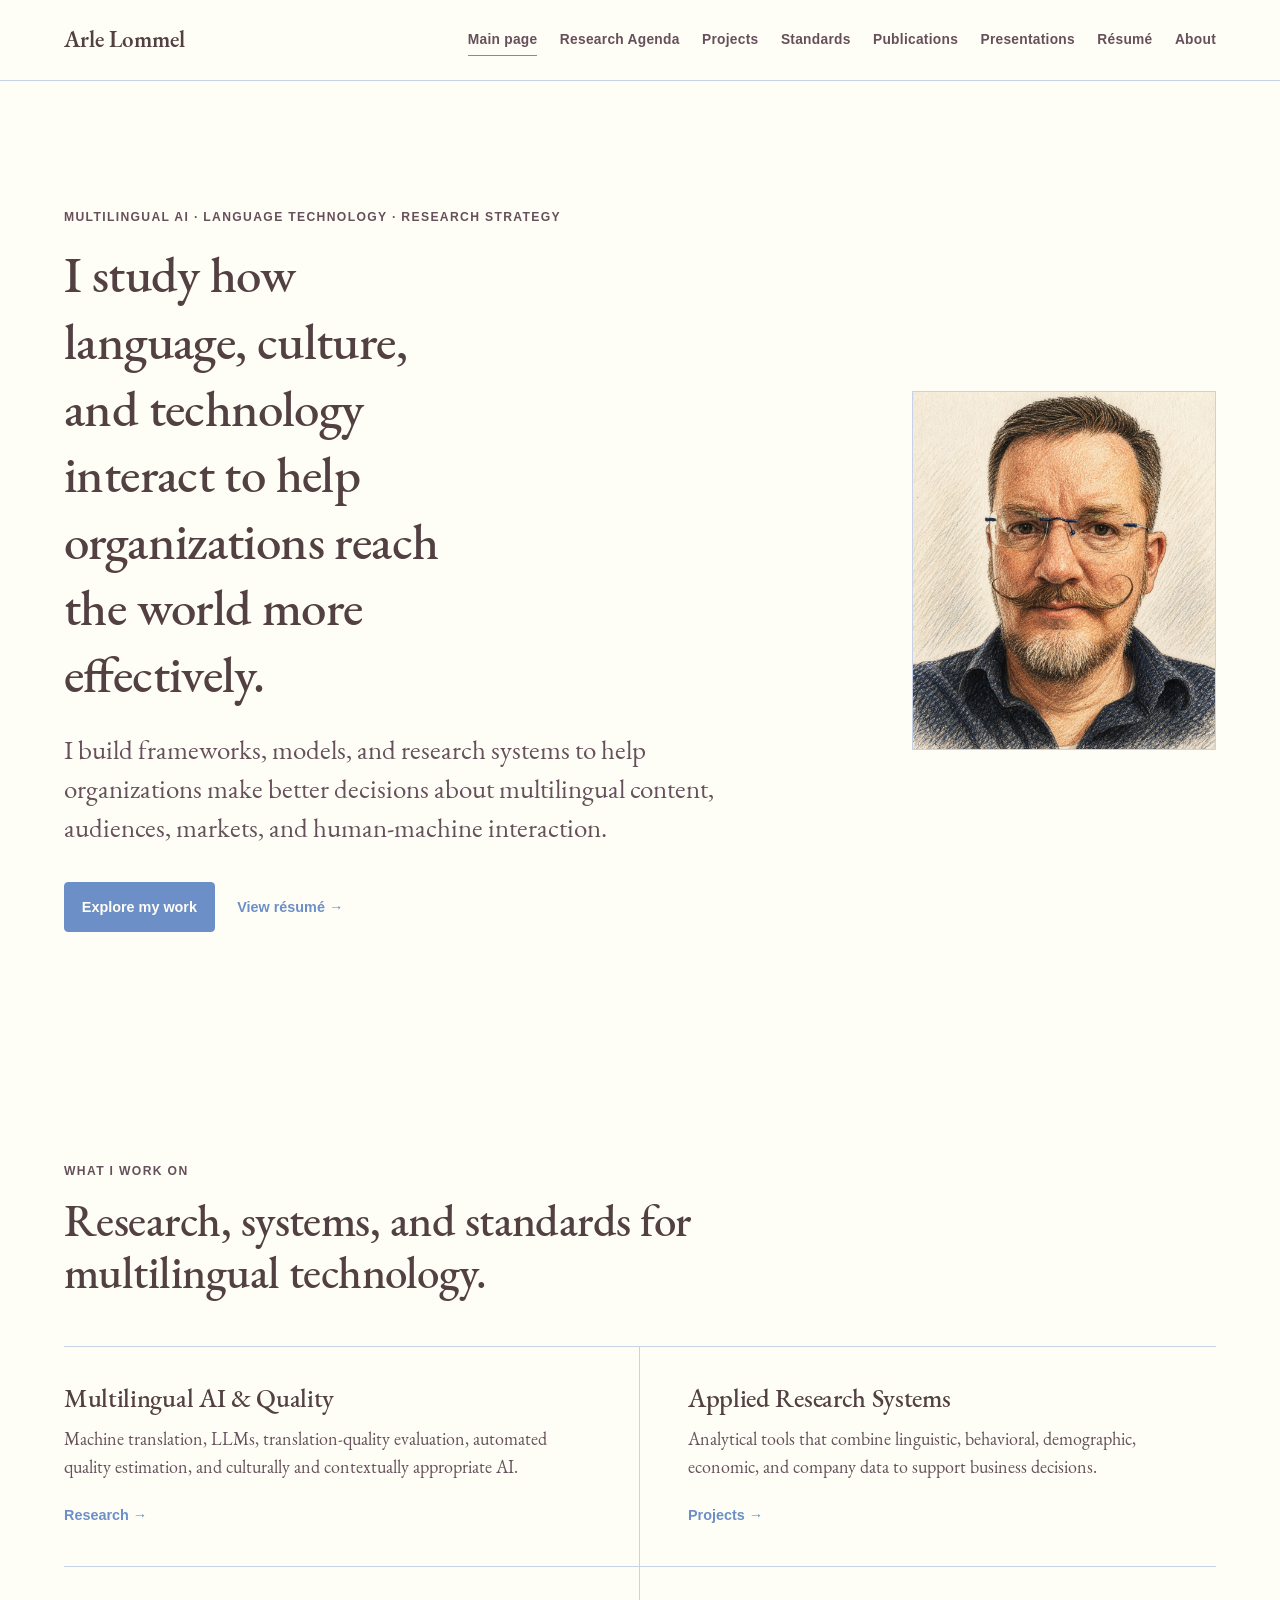
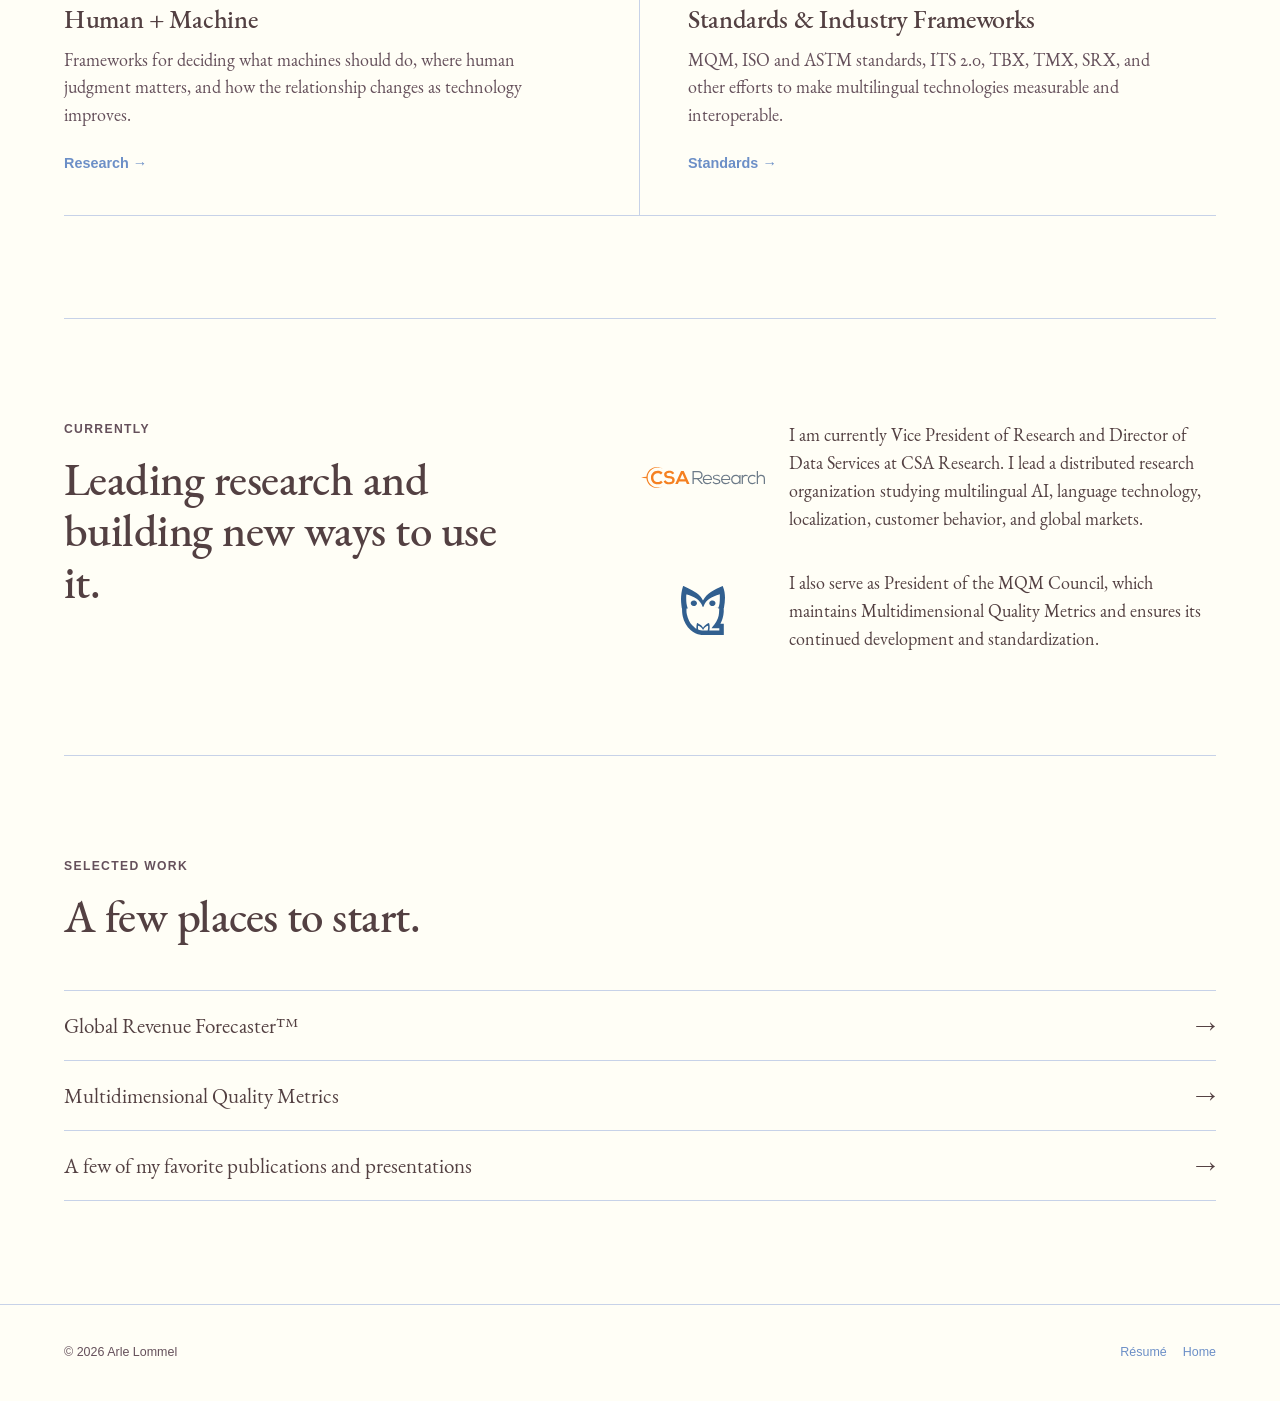
==== commit aa6e3052: "changed tagline" ====
--- a/index.html
+++ b/index.html
@@ -16,7 +16,7 @@
 				Multilingual AI · Language Technology · Research Strategy
 			</p>
 			<h1>
-				I study how language, culture, and technology interact.
+				I study how language, culture, and technology interact to help organizations reach the world more effectively.
 			</h1>
 			<p class="lede">
 				I build frameworks, models, and research systems to help organizations make better decisions about multilingual content, audiences, markets, and human-machine interaction.
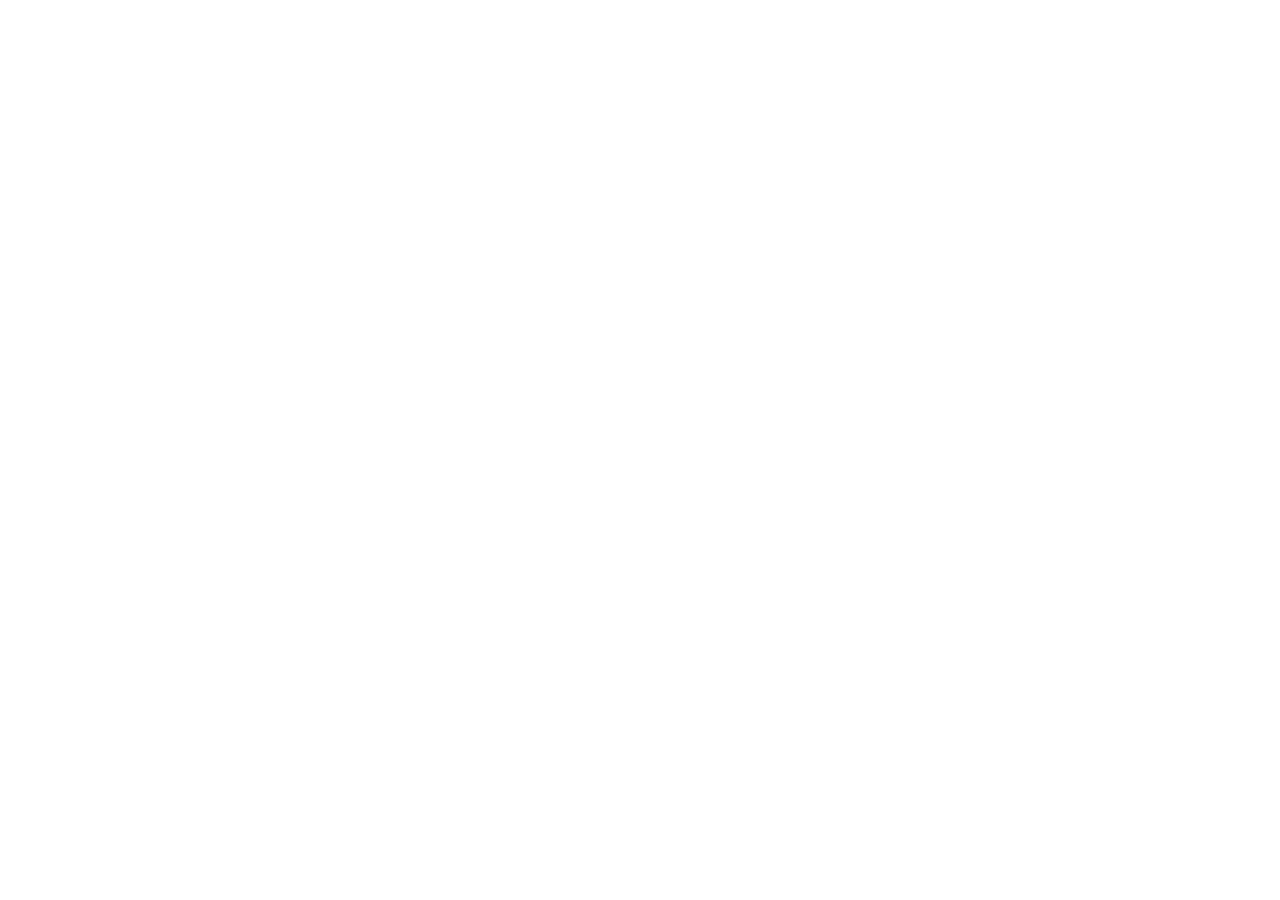
==== commit 774128cd: "Replace site with redirects to arlelommel.com" ====
--- a/index.html
+++ b/index.html
@@ -1,129 +1,15 @@
 <!doctype html>
 <html lang="en">
 <head>
-	<meta charset="utf-8">
-	<meta name="viewport" content="width=device-width, initial-scale=1">
-	<meta name="description" content="Arle Lommel &mdash; multilingual AI, localization, language technology, and research strategy.">
-	<title>Arle Lommel | Multilingual AI, Localization, and Research Strategy</title>
-	<link rel="stylesheet" href="assets/css/style.css">
+  <meta charset="utf-8">
+  <meta http-equiv="refresh" content="0; url=https://arlelommel.com/">
+  <link rel="canonical" href="https://arlelommel.com/">
+  <title>Redirecting...</title>
+  <script>
+    window.location.replace("https://arlelommel.com/");
+  </script>
 </head>
 <body>
-<div id="site-header"></div>
-<main>
-	<section class="hero shell">
-		<div class="hero-copy">
-			<p class="eyebrow">
-				Multilingual AI · Language Technology · Research Strategy
-			</p>
-			<h1>
-				I study how language, culture, and technology interact to help organizations reach the world more effectively.
-			</h1>
-			<p class="lede">
-				I build frameworks, models, and research systems to help organizations make better decisions about multilingual content, audiences, markets, and human-machine interaction.
-			</p>
-			<div class="hero-actions">
-				<a class="button button-primary" href="/research">Explore my work</a> <a class="text-link" href="/resume">View résumé <span aria-hidden="true">→</span></a>
-			</div>
-		</div>
-		<div class="hero-image">
-			<img src="/assets/images/arle-pencil.webp" alt="Arle Lommel headshot" />
-		</div>
-	</section>
-	<section class="section shell">
-		<div class="section-heading">
-			<p class="eyebrow">
-				What I work on
-			</p>
-			<h2>
-				Research, systems, and standards for multilingual technology.
-			</h2>
-		</div>
-		<div class="work-grid">
-			<article class="work-item">
-				<h3>
-					Multilingual AI &amp; Quality
-				</h3>
-				<p>
-					Machine translation, LLMs, translation-quality evaluation, automated quality estimation, and culturally and contextually appropriate AI.
-				</p>
-				<a class="text-link" href="/research">Research <span aria-hidden="true">→</span></a>
-			</article>
-			<article class="work-item">
-				<h3>
-					Applied Research Systems
-				</h3>
-				<p>
-					Analytical tools that combine linguistic, behavioral, demographic, economic, and company data to support business decisions.
-				</p>
-				<a class="text-link" href="/projects">Projects <span aria-hidden="true">→</span></a>
-			</article>
-			<article class="work-item">
-				<h3>
-					Human + Machine
-				</h3>
-				<p>
-					Frameworks for deciding what machines should do, where human judgment matters, and how the relationship changes as technology improves.
-				</p>
-				<a class="text-link" href="/research">Research <span aria-hidden="true">→</span></a>
-			</article>
-			<article class="work-item">
-				<h3>
-					Standards &amp; Industry Frameworks
-				</h3>
-				<p>
-					MQM, ISO and ASTM standards, ITS 2.0, TBX, TMX, SRX, and other efforts to make multilingual technologies measurable and interoperable.
-				</p>
-				<a class="text-link" href="standards/">Standards <span aria-hidden="true">→</span></a>
-			</article>
-		</div>
-	</section>
-	<section class="section section-rule shell">
-		<div class="two-column">
-			<div>
-				<p class="eyebrow">
-					Currently
-				</p>
-				<h2>
-					Leading research and building new ways to use it.
-				</h2>
-			</div>
-			<div class="prose">
-				<div class="current-role">
-					<div class="role-logo-wrap">
-						<a href="https://csa-research.com/" aria-label="CSA Research website"> <img class="role-logo-img csa-logo" src="assets/images/CSA-logo.svg" alt=""> </a>
-					</div>
-					<p>
-						I am currently Vice President of Research and Director of Data Services at CSA Research. I lead a distributed research organization studying multilingual AI, language technology, localization, customer behavior, and global markets.
-					</p>
-				</div>
-				<div class="current-role">
-					<div class="role-logo-wrap">
-						<a href="https://themqm.org/" aria-label="MQM Council website"> <img class="role-logo-img mqm-logo" src="assets/images/MQM-logo-no-text.svg" alt=""> </a>
-					</div>
-					<p>
-						I also serve as President of the MQM Council, which maintains Multidimensional Quality Metrics and ensures its continued development and standardization.
-					</p>
-				</div>
-			</div>
-		</div>
-	</section>
-	<section class="section section-rule shell">
-		<div class="section-heading">
-			<p class="eyebrow">
-				Selected work
-			</p>
-			<h2>
-				A few places to start.
-			</h2>
-		</div>
-		<div class="selected-list">
-			<a href="/projects"> <span>Global Revenue Forecaster™</span> <span aria-hidden="true">→</span> </a>
-			<a href="/standards"> <span>Multidimensional Quality Metrics</span> <span aria-hidden="true">→</span> </a>
-			<a href="/publications"> <span>A few of my favorite publications and presentations</span> <span aria-hidden="true">→</span> </a>
-		</div>
-	</section>
-</main>
-<div id="site-footer"></div>
-<script src="/assets/js/includes.js"></script>
+  <p>This page has moved to <a href="https://arlelommel.com/">https://arlelommel.com/</a>.</p>
 </body>
 </html>
